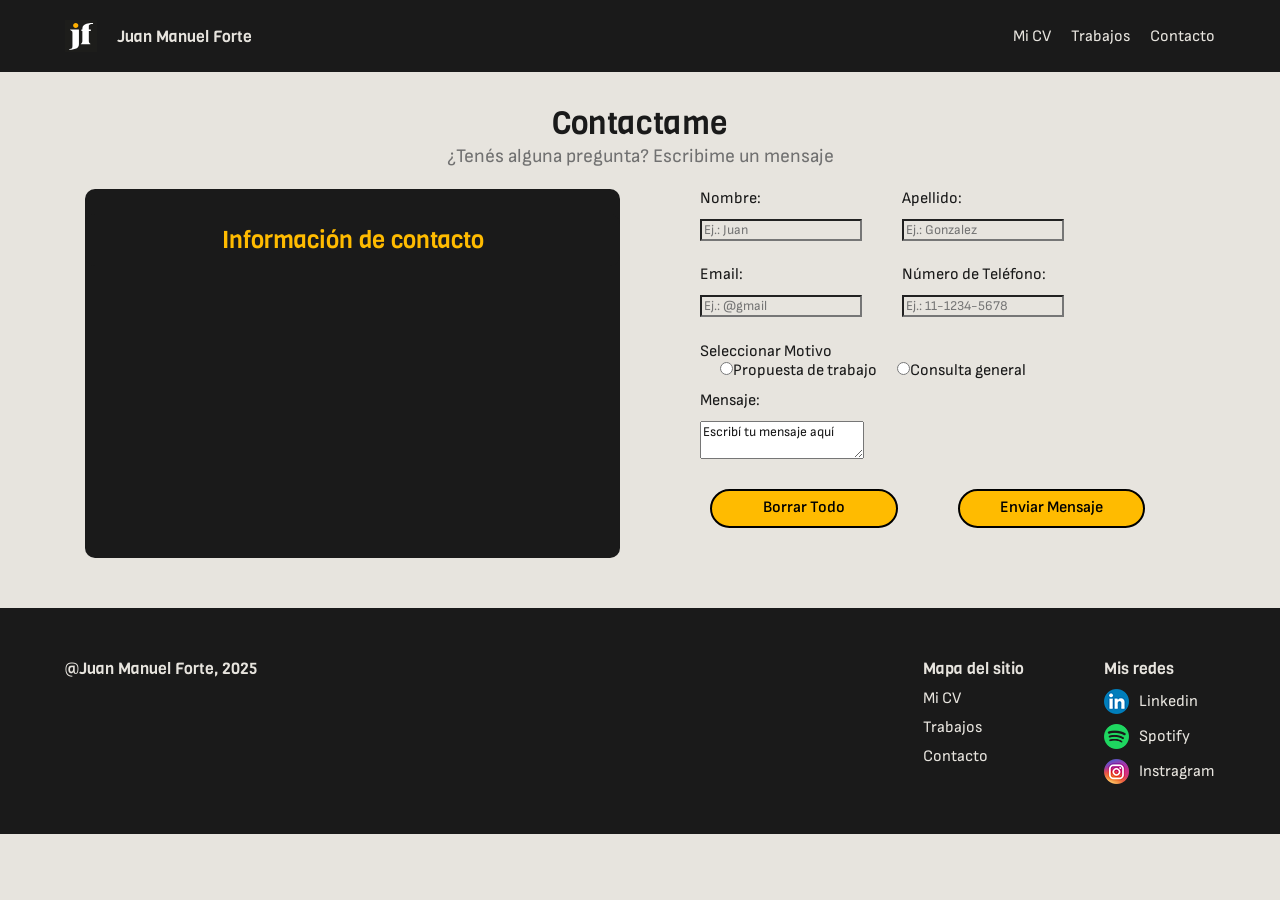
==== contacto.html @ 74eea78c "galeriav1" ====
<!DOCTYPE html>
<html>

<head>
    <meta charset="UTF-8" />
    <title>Contacto</title>
    <link href="styles.css" rel="stylesheet" type="text/css">
    <link rel="icon" type="image/svg+xml" href="img/favicon.svg">
    <style>
        @import url('https://fonts.googleapis.com/css2?family=Sofia+Sans:ital,wght@0,1..1000;1,1..1000&family=Viga&display=swap');
    </style>
</head>

<body>
    <header>
        <div class="contenedor-header">
            <a href="index.html" class="logo-y-nombre">
                <img src="img/favicon.svg" width="32px" height="32px" alt="logo" />
                <h5>Juan Manuel Forte</h5>
            </a>
            <nav>
                <a href="mi-cv.html">Mi CV</a>
                <a href="trabajos.html">Trabajos</a>
                <a href="contacto.html">Contacto</a>
            </nav>
        </div>    
    </header>
    <main>
        <h1>Contactame</h1>
        <h3>¿Tenés alguna pregunta? Escribime un mensaje</h3>
        <section  class="grilla3060">
            <section class="contacto-izq">
                <h2>Información de contacto</h2>
            </section>
            <section class="contacto-der">
                <form method="post" action="mailto:juanma02forte@hotmail.com?subject=Email enviado desde el formulario"
                    target="_blank" enctype="text/plain">
                    <div>
                        <div class="campo">
                            <label for="Nombre">Nombre: </label>
                            <input type="text" name="Nombre" id="Nombre" maxlength="30" placeholder="Ej.: Juan"
                                required>
                        </div>
                        <div class="campo">
                            <label for="Apellido">Apellido: </label>
                            <input type="text" name="Appelido" id="Apellido" maxlength="30" placeholder="Ej.: Gonzalez">
                        </div>
                    </div>
                    <div>
                        <div class="campo">
                            <label for="Email">Email: </label>
                            <input type="email" name="Email" id="Email" maxlength="40" placeholder="Ej.: @gmail"
                                required>
                        </div>
                        <div class="campo">
                            <label for="Telefono">Número de Teléfono: </label>
                            <input type="tel" name="Telefono" id="Telefono" maxlength="30"
                                placeholder="Ej.: 11-1234-5678">
                        </div>
                    </div>
                    <div>
                        <div class="campo">
                            <p>Seleccionar Motivo</p>
                            <div class="radiobutton">
                                <label><input type="radio" name="motivo" value="trabajo" id="trabajo">Propuesta de trabajo</label>
                                <label><input type="radio" name="motivo" value="consulta" id="consulta">Consulta general</label>
                            </div>
                        </div>
                    </div>
                    <div>
                        <div class="campo">
                            <label for="mensaje">Mensaje: </label>
                            <textarea name="mensaje" id="mensaje">Escribí tu mensaje aquí</textarea>
                        </div>
                    </div>
                    <div>
                        <input class="boton" type="reset" value="Borrar Todo">
                        <input class="boton" type="submit" value="Enviar Mensaje">
                    </div>
                </form>
            </section>
        </section>
    </main>
    <footer>
        <div class="contenedor-footer">
            <h5>@Juan Manuel Forte, 2025</h5>
            <section class="links-footer">
                <ul>
                    <li>
                        <h5>Mapa del sitio</h5>
                    </li>
                    <li>
                        <a href="mi-cv.html">Mi CV</a>
                    </li>
                    <li>
                        <a href="trabajos.html">Trabajos</a>
                    </li>
                    <li>
                        <a href="contacto.html">Contacto</a>
                    </li>
                </ul>
                <ul>
                    <li>
                        <h5>Mis redes</h5>
                    </li>
                    <li>
                        <img src="img/linkedin_logo.png" width="25px" heigh="25px" alt="Logo linkedin" />
                        <a href="https://www.linkedin.com/in/juanmanuelforte/">Linkedin</a>
                    </li>
                    <li>
                        <img src="img/spotify_logo.png" width="25px" heigh="25px" alt="Logo Spotify" />
                        <a
                            href="https://open.spotify.com/intl-es/album/5ESB9k8uZIxvv5B5M7W0Kl?si=IFUT2nIWQieeMrjZMBl7iA">Spotify</a>
                    </li>
                    <li>
                        <img src="img/instagram_logo.png" width="25px" heigh="25px" alt="Logo Instagram" />
                        <a href="https://www.instagram.com/juanma02forte">Instragram</a>
                    </li>
                </ul>
            </section>
        </div>
    </footer>
</body>

</html>
---- styles.css ----
@charset "utf-8";

:root{
  --boton-fondo: #FFBB00; 
  --boton-texto: #000000;  
  --boton-radio: 9999px; 
  --boton-borde: 2px;   
  --boton-padding: 0.6rem 1.2rem;
  --boton-font: 16px/1 "Sofia Sans", Roboto, sans-serif;
  --negro1: #1a1a1a;
  --amarillo1: #FFBB00; 
  --blanco1: rgb(231, 228, 222);
}

* {
  font-family: "Sofia Sans", sans-serif;
  font-weight: 400;
  color: var(--negro1);
  font-style: normal;
  box-sizing: border-box;
  margin: 0;
}

body {
    background-color: var(--blanco1);
    color: var(--negro1);
    font-size: 1rem;
    display: flex;
    flex-direction: column;
    align-items: center;
}

header {
    background-color: var(--negro1);
    font-family: "Viga", sans-serif;
    font-weight: 400;
    font-style: normal;
    width: 100%;
    display: flex;
    justify-content: center;
}

footer {
    display: flex;
    padding-top: 15px;
    padding-bottom: 15px;
    flex-wrap: wrap;
    justify-content: center;
    gap: 50px;
    width: 100%;
    align-items: flex-start;
    padding: 50px 0;
    background-color: var(--negro1);
}

.contenedor-header {
    display: flex;
    max-width: 1150px;
    width: 100%;
    flex-direction: row;
    align-items: center;
    justify-content: space-between;
}

.contenedor-footer {
    display: flex;
    max-width: 1150px;
    width: 100%;
    flex-direction: row;
    justify-content: space-between;
    align-items: flex-start;
}

.links-footer {
    display: flex;
    gap: 80px;
}

footer ul {
    font-family: "Sofia Sans", sans-serif;
    font-optical-sizing: auto;
    font-weight: 400;
    font-style: normal;
    display: flex;
    flex-direction: column;
    gap: 10px;
}

footer li {
    display: flex;
    align-items: center;
    gap: 10px;
}

footer a {
    color: var(--blanco1);
    text-decoration: none;
}

.logo-y-nombre {
    display: flex;
    flex-direction: row;
    justify-content: center;
    align-content: space-around;
    align-items: center;
    gap: 20px;
    margin-bottom: 20px;
    margin-top: 20px;
    white-space: nowrap;
}

.encabezado {
    display: flex;
    flex-direction: row-reverse;
    justify-content: center;
    align-content: space-around;
    align-items: center;
    gap: 20px;
    margin-bottom: 20px;
    margin-top: 20px;
}

.contenedorNombre {
    display: flex;
    justify-content: flex-end;
    flex-direction: column;
    align-content: space-between;
    align-items: flex-end;
}

.bajada {
    display: flex;
    flex-direction: row;
    gap: 20px;
    height: 17px;
}

.licentral {
    border-left: 2px solid var(--blanco1);
    border-right: 2px solid var(--blanco1);
    padding-left: 20px;
    padding-right: 20px;
}

.mifoto {
    width: 200px;
    height: 200px;
    border-radius: 50%;
    border: 5px solid var(--amarillo1);
    object-fit: cover;
}

nav {
    display: flex;
    justify-content: space-around;
    gap: 20px;
    max-width: 500px;
}

header a {
    color:var(--blanco1);
    text-decoration: none;
}

.h1-home {
    font-size: 3.5rem;
    color: var(--blanco1);
}

h1 {
    font-size: 2rem;
    color:var(--negro1);
    font-family: "Viga", sans-serif;
    font-style: normal;
    font-weight: 400;
    line-height: normal;
    letter-spacing: 0.4px;
    padding-top: 30px;
}

h2 {
    font-family: "Viga", sans-serif;
    font-weight: 400;
    font-style: normal;
    display: flex;
    background-color: var(--negro1);
    color: var(--amarillo1);
    padding: 10px;
    margin-top: 25px;
    justify-content: center;
    border-radius: 10px;
}

.h2-home {
    font-family: "Viga", sans-serif;
    color: var(--negro1);
    background-color: initial;
    font-size: 1.5rem;
    font-weight: 400;
    font-style: normal;
    display: flex;
    padding: 5px;
    margin-top: 25px;
    justify-content: center;
}

h3 {
    font-family: "Sofia Sans", sans-serif;
color: #717171;
/* Texto */
font-size: 1.2rem;
font-style: normal;
font-weight: 400;
line-height: 24px; /* 133.333% */
}

h4 {
    margin-top: 15px;
}

h5 {
    font-family: "Viga", sans-serif;
    font-weight: 400;
    font-style: normal;
    font-size: 1rem;
    color: var(--blanco1);
}

main {
    display: flex;
    padding-bottom: 30px;
    justify-content: center;
    flex-direction: column;
    width: 100%;
    align-items: center;
    max-width: 1150px;
    /* background-color: var(--blanco1); */
}

#body-negro {
    background-color: var(--negro1);
}

.hero {
    display: flex;
    height: 333px;
    align-items: center;
}

.tarjetas {
    display: flex;
    justify-content: space-around;
    width: 100%;
    align-items: center;
    gap: 40px;
}

.tarjeta {
    display: flex;
    background-color: var(--blanco1);
    width: 100%;
    align-items: center;
    flex-direction: column;
    border-radius: 10px;
}

.tarjetas-trabajos {
    display: flex;
    justify-content: space-around;
    width: 100%;
    align-items: center;
    gap: 40px;
}

.trabajo {
    display: flex;
    background-color: var(--blanco1);
    width: 100%;
    align-items: center;
    flex-direction: column;
    border-radius: 10px;
}

.boton {
  display: inline-block;
  background: var(--boton-fondo);
  color: var(--boton-texto);
  font: var(--boton-font);
  font-weight: 600;
  padding: var(--boton-padding);
  border-radius: var(--boton-radio);
  border: var(--boton-borde) solid var(--boton-texto);
  text-decoration: none;
  text-align: center;
  cursor: pointer;
  margin: 30px;
  transition: transform 120ms ease, box-shadow 120ms ease, filter 120ms ease;
}

.boton:hover{
  transform: translateY(-2px);
  box-shadow: 0 6px 18px var(--negro1);
}

.boton:active{
  transform: translateY(0);
  box-shadow: 0 3px 8px var(--negro1);
}

.fechas {
    font-style: italic;
    font-size: 0.9rem;
}

ul {
    list-style-type: none;
    padding-left: 0;
}

.grilla3060 {
    display:flex;
    justify-content: center;
    width: 100%;
    gap: 40px;
    padding: 20px;
    background-color: var(--blanco1);
}

.izquierda {
    flex: 1;
    min-width: 320px;
    max-width: 385px;
    
    text-wrap: balance;
}

.derecha {
    flex: 2;
    min-width: 600px;
    max-width: 775px;
    
    text-wrap: balance;
}

.contacto-izq {
    flex: 1;
    background-color: var(--negro1);
    border-radius: 10px;
}

.contacto-der {
    flex: 1;
    text-wrap: balance;
}

.art-derecha {
    display: flex;
    flex-direction: column;
    max-width: 800px;
    padding-left: 30px;
    line-height: 1.3rem;
}

.ul-interes {
    display: flex;
    width: 240px;
    padding-top: 12px;
    flex-direction: column;
}

.art-datos {
    display: flex;
    justify-content: center;
}

.art-interes {
    display: flex;
    justify-content: center;
}

.ul-datos {
    display: flex;
    padding-top: 12px;
    padding-bottom: 3px;
    flex-direction: column;
    justify-content: center;
}

.li-datos {
    display: flex;
    margin-left: 20px;
    padding-top: 3px;
    padding-bottom: 3px;
    align-items: center;
    gap: 5px;
}

.li-interes {

    list-style-type: square;
    margin-left: 20px;
    padding-top: 3px;
    padding-bottom: 3px;
    gap: 15px;
}

.gobilink {
    color: var(--negro1);
    font-weight: 400;
    font-style: italic;
    text-decoration: none;
}


form {
    width: 100%;
    height: auto;
    display: flex;
    flex-direction: column;
}

form div {
    height: auto;
    padding-right: 20px;
    padding-left: 20px;
    display: flex;
}

label {
    display: block;
    height: 30px;
}

input {
    background-color: var(--blanco1);
    width: 100%;
    margin-bottom: 15%;
}

.campo {
    display: flex;
    flex-direction: column;
}

.radiobutton {
    display: flex;
    width: 100%;
    justify-content: space-between;
    gap: 20px;
}

input[type=radio] {
    width: auto;
}

.container {
  top: 50%;
  left: 50%;
  transform: translate(-50%, -50%);
  width: 80em;
  height: 80em;
}
.container [class*=item] {
  width: 33%;
  height: 33%;
  border: 1px solid transparent;
  background: url() center center/cover no-repeat;
  transition: all 0.5s ease-in-out;
  z-index: 0;
}
.container [class*=item]:hover {
  border: 1px solid white;
  z-index: 1;
}
.container [class*=item]:nth-of-type(1) {
  top: 0;
  left: 0;
}
.container [class*=item]:nth-of-type(2) {
  top: 0;
  left: 33%;
}
.container [class*=item]:nth-of-type(3) {
  top: 0;
  left: 66%;
}
.container [class*=item]:nth-of-type(4) {
  top: 33%;
  left: 0;
}
.container [class*=item]:nth-of-type(5) {
  top: 33%;
  left: 33%;
}
.container [class*=item]:nth-of-type(6) {
  top: 33%;
  left: 66%;
}
.container [class*=item]:nth-of-type(7) {
  top: 66%;
  left: 0;
}
.container [class*=item]:nth-of-type(8) {
  top: 66%;
  left: 33%;
}
.container [class*=item]:nth-of-type(9) {
  top: 66%;
  left: 66%;
}
.container input {
  display: none;
}
.container input:checked + [class*=item] {
  top: 0;
  left: 0;
  width: 100%;
  height: 100%;
  z-index: 2;
}

.contenedor-galeria {
  top: 0;
  left: 0;
  width: 100%;
  height: 100%;
  margin: 0;
  padding: 0;
  font-size: 1vmin;
}

.contenedor-galeria label, .contenedor-galeria div {
  position: absolute;
  box-sizing: border-box;
  margin: 0;
  padding: 0;
  overflow: hidden;
}
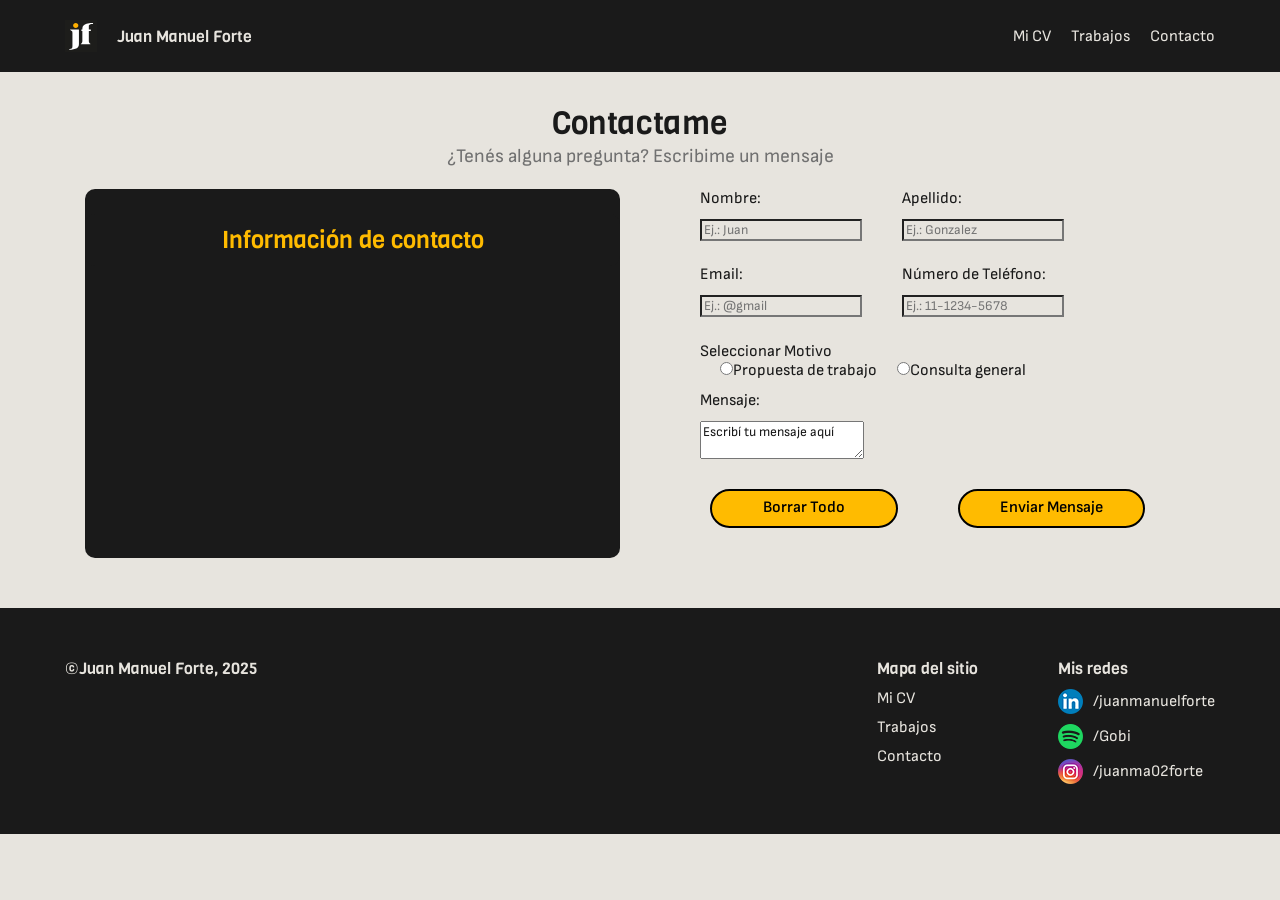
==== commit c96de203: "animacionV1" ====
--- a/contacto.html
+++ b/contacto.html
@@ -83,8 +83,8 @@
     </main>
     <footer>
         <div class="contenedor-footer">
-            <h5>@Juan Manuel Forte, 2025</h5>
-            <section class="links-footer">
+            <h5>©Juan Manuel Forte, 2025</h5>
+            <div class="links-footer">
                 <ul>
                     <li>
                         <h5>Mapa del sitio</h5>
@@ -105,19 +105,19 @@
                     </li>
                     <li>
                         <img src="img/linkedin_logo.png" width="25px" heigh="25px" alt="Logo linkedin" />
-                        <a href="https://www.linkedin.com/in/juanmanuelforte/">Linkedin</a>
+                        <a href="https://www.linkedin.com/in/juanmanuelforte/">/juanmanuelforte</a>
                     </li>
                     <li>
                         <img src="img/spotify_logo.png" width="25px" heigh="25px" alt="Logo Spotify" />
                         <a
-                            href="https://open.spotify.com/intl-es/album/5ESB9k8uZIxvv5B5M7W0Kl?si=IFUT2nIWQieeMrjZMBl7iA">Spotify</a>
+                            href="https://open.spotify.com/intl-es/album/5ESB9k8uZIxvv5B5M7W0Kl?si=IFUT2nIWQieeMrjZMBl7iA">/Gobi</a>
                     </li>
                     <li>
                         <img src="img/instagram_logo.png" width="25px" heigh="25px" alt="Logo Instagram" />
-                        <a href="https://www.instagram.com/juanma02forte">Instragram</a>
+                        <a href="https://www.instagram.com/juanma02forte">/juanma02forte</a>
                     </li>
                 </ul>
-            </section>
+            </div>
         </div>
     </footer>
 </body>
--- a/styles.css
+++ b/styles.css
@@ -1,24 +1,24 @@
 @charset "utf-8";
 
-:root{
-  --boton-fondo: #FFBB00; 
-  --boton-texto: #000000;  
-  --boton-radio: 9999px; 
-  --boton-borde: 2px;   
-  --boton-padding: 0.6rem 1.2rem;
-  --boton-font: 16px/1 "Sofia Sans", Roboto, sans-serif;
-  --negro1: #1a1a1a;
-  --amarillo1: #FFBB00; 
-  --blanco1: rgb(231, 228, 222);
+:root {
+    --boton-fondo: #FFBB00;
+    --boton-texto: #000000;
+    --boton-radio: 9999px;
+    --boton-borde: 2px;
+    --boton-padding: 0.6rem 1.2rem;
+    --boton-font: 16px/1 "Sofia Sans", Roboto, sans-serif;
+    --negro1: #1a1a1a;
+    --amarillo1: #FFBB00;
+    --blanco1: rgb(231, 228, 222);
 }
 
 * {
-  font-family: "Sofia Sans", sans-serif;
-  font-weight: 400;
-  color: var(--negro1);
-  font-style: normal;
-  box-sizing: border-box;
-  margin: 0;
+    font-family: "Sofia Sans", sans-serif;
+    font-weight: 400;
+    color: var(--negro1);
+    font-style: normal;
+    box-sizing: border-box;
+    margin: 0;
 }
 
 body {
@@ -140,6 +140,568 @@
     border-right: 2px solid var(--blanco1);
     padding-left: 20px;
     padding-right: 20px;
+}
+
+nav {
+    display: flex;
+    justify-content: space-around;
+    gap: 20px;
+    max-width: 500px;
+}
+
+header a {
+    color: var(--blanco1);
+    text-decoration: none;
+}
+
+.h1-home {
+    font-size: 3.5rem;
+    color: var(--blanco1);
+}
+
+h1 {
+    font-size: 2rem;
+    color: var(--negro1);
+    font-family: "Viga", sans-serif;
+    font-style: normal;
+    font-weight: 400;
+    line-height: normal;
+    letter-spacing: 0.4px;
+    padding-top: 30px;
+}
+
+h2 {
+    font-family: "Viga", sans-serif;
+    font-weight: 400;
+    font-style: normal;
+    display: flex;
+    background-color: var(--negro1);
+    color: var(--amarillo1);
+    padding: 10px;
+    margin-top: 25px;
+    justify-content: center;
+    border-radius: 10px;
+}
+
+.h2-home {
+    font-family: "Viga", sans-serif;
+    color: var(--negro1);
+    background-color: initial;
+    font-size: 1.5rem;
+    font-weight: 400;
+    font-style: normal;
+    display: flex;
+    padding: 5px;
+    margin-top: 25px;
+    justify-content: center;
+}
+
+h3 {
+    font-family: "Sofia Sans", sans-serif;
+    color: #717171;
+    /* Texto */
+    font-size: 1.2rem;
+    font-style: normal;
+    font-weight: 400;
+    line-height: 24px;
+    /* 133.333% */
+}
+
+h4 {
+    margin-top: 15px;
+}
+
+h5 {
+    font-family: "Viga", sans-serif;
+    font-weight: 400;
+    font-style: normal;
+    font-size: 1rem;
+    color: var(--blanco1);
+}
+
+main {
+    display: flex;
+    padding-bottom: 30px;
+    justify-content: center;
+    flex-direction: column;
+    width: 100%;
+    align-items: center;
+    max-width: 1150px;
+    /* background-color: var(--blanco1); */
+}
+
+#body-negro {
+    background-color: var(--negro1);
+}
+
+.hero {
+    display: flex;
+    align-items: center;
+    margin-bottom: 80px;
+}
+
+.tarjetas {
+    display: flex;
+    justify-content: space-around;
+    width: 100%;
+    align-items: center;
+    gap: 40px;
+}
+
+.tarjeta {
+    display: flex;
+    background-color: var(--blanco1);
+    width: 100%;
+    align-items: center;
+    flex-direction: column;
+    border-radius: 10px;
+}
+
+.tarjetas-trabajos {
+    display: flex;
+    justify-content: space-around;
+    width: 100%;
+    align-items: center;
+    gap: 40px;
+    padding: 20px;
+}
+
+.tarjetas-vertical {
+    display: flex;
+    flex-direction: column;
+    width: 100%;
+}
+
+.trabajo {
+    display: flex;
+    background-color: var(--negro1);
+    width: 100%;
+    align-items: flex-start;
+    flex-direction: column;
+    border-radius: 10px;
+    padding-top: 28px;
+    padding-left: 34px;
+    padding-right: 34px;
+}
+
+.trabajo h2 {
+    padding: 0;
+    margin: 0;
+}
+
+.trabajo img { 
+    padding-top: 20px;
+}
+
+.trabajo h4 {
+    color:#717171;
+    padding: 0;
+    margin: 0;
+    text-transform: uppercase;
+    font-style: italic;
+}
+
+.trabajo div { 
+    width: 100%;
+    display: flex;
+    justify-content: flex-end;
+}
+
+.trabajo a { 
+    margin: 28px 0px;
+}
+
+.boton {
+    display: inline-block;
+    background: var(--boton-fondo);
+    color: var(--boton-texto);
+    font: var(--boton-font);
+    font-weight: 600;
+    padding: var(--boton-padding);
+    border-radius: var(--boton-radio);
+    border: var(--boton-borde) solid var(--boton-texto);
+    text-decoration: none;
+    text-align: center;
+    cursor: pointer;
+    margin: 30px;
+    transition: transform 120ms ease, box-shadow 120ms ease, filter 120ms ease;
+}
+
+.boton:hover {
+    transform: translateY(-2px);
+    box-shadow: 0 6px 18px var(--negro1);
+}
+
+.boton:active {
+    transform: translateY(0);
+    box-shadow: 0 3px 8px var(--negro1);
+}
+
+.fechas {
+    font-style: italic;
+    font-size: 0.9rem;
+}
+
+ul {
+    list-style-type: none;
+    padding-left: 0;
+}
+
+.grilla3060 {
+    display: flex;
+    justify-content: center;
+    width: 100%;
+    gap: 40px;
+    padding: 20px;
+    background-color: var(--blanco1);
+}
+
+.izquierda {
+    flex: 1;
+    min-width: 320px;
+    max-width: 385px;
+
+    text-wrap: balance;
+}
+
+.derecha {
+    flex: 2;
+    min-width: 600px;
+    max-width: 775px;
+
+    text-wrap: balance;
+}
+
+.contacto-izq {
+    flex: 1;
+    background-color: var(--negro1);
+    border-radius: 10px;
+}
+
+.contacto-der {
+    flex: 1;
+    text-wrap: balance;
+}
+
+.art-derecha {
+    display: flex;
+    flex-direction: column;
+    max-width: 800px;
+    padding-left: 30px;
+    line-height: 1.3rem;
+}
+
+.art-derecha h3{
+    padding-top: 12px;
+}
+
+.trabajos-detalle-der {
+    display: flex;
+    width: 100%;
+    gap: 40px;
+    padding: 20px;
+    background-color: var(--negro1);
+    border-radius: 10px;
+}
+
+.ul-interes {
+    display: flex;
+    width: 240px;
+    padding-top: 12px;
+    flex-direction: column;
+}
+
+.art-datos {
+    display: flex;
+    justify-content: center;
+}
+
+.art-interes {
+    display: flex;
+    justify-content: center;
+}
+
+.ul-datos {
+    display: flex;
+    padding-top: 12px;
+    padding-bottom: 3px;
+    flex-direction: column;
+    justify-content: center;
+}
+
+.li-datos {
+    display: flex;
+    margin-left: 20px;
+    padding-top: 3px;
+    padding-bottom: 3px;
+    align-items: center;
+    gap: 5px;
+}
+
+.li-interes {
+
+    list-style-type: square;
+    margin-left: 20px;
+    padding-top: 3px;
+    padding-bottom: 3px;
+    gap: 15px;
+}
+
+.gobilink {
+    color: var(--negro1);
+    font-weight: 400;
+    font-style: italic;
+    text-decoration: none;
+}
+
+
+form {
+    width: 100%;
+    height: auto;
+    display: flex;
+    flex-direction: column;
+}
+
+form div {
+    height: auto;
+    padding-right: 20px;
+    padding-left: 20px;
+    display: flex;
+}
+
+label {
+    display: block;
+    height: 30px;
+}
+
+input {
+    background-color: var(--blanco1);
+    width: 100%;
+    margin-bottom: 15%;
+}
+
+.campo {
+    display: flex;
+    flex-direction: column;
+}
+
+.radiobutton {
+    display: flex;
+    width: 100%;
+    justify-content: space-between;
+    gap: 20px;
+}
+
+input[type=radio] {
+    width: auto;
+}
+
+.container {
+    width: 100%;
+    aspect-ratio: 1 / 1;
+    position: relative;
+}
+
+.container [class*=item] {
+    width: 33%;
+    height: 33%;
+    border: 1px solid transparent;
+    background: url() center center/cover no-repeat;
+    transition: all 0.5s ease-in-out;
+    z-index: 0;
+}
+
+.container [class*=item]:hover {
+    border: 1px solid white;
+    z-index: 1;
+}
+
+.container [class*=item]:nth-of-type(1) {
+    top: 0;
+    left: 0;
+}
+
+.container [class*=item]:nth-of-type(2) {
+    top: 0;
+    left: 33%;
+}
+
+.container [class*=item]:nth-of-type(3) {
+    top: 0;
+    left: 66%;
+}
+
+.container [class*=item]:nth-of-type(4) {
+    top: 33%;
+    left: 0;
+}
+
+.container [class*=item]:nth-of-type(5) {
+    top: 33%;
+    left: 33%;
+}
+
+.container [class*=item]:nth-of-type(6) {
+    top: 33%;
+    left: 66%;
+}
+
+.container [class*=item]:nth-of-type(7) {
+    top: 66%;
+    left: 0;
+}
+
+.container [class*=item]:nth-of-type(8) {
+    top: 66%;
+    left: 33%;
+}
+
+.container [class*=item]:nth-of-type(9) {
+    top: 66%;
+    left: 66%;
+}
+
+.container input {
+    display: none;
+}
+
+.container input:checked+[class*=item] {
+    top: 0;
+    left: 0;
+    width: 100%;
+    height: 100%;
+    z-index: 2;
+}
+
+.h1-trabajo {
+    padding: 30px;
+}
+
+.contenedor-galeria {
+    flex: 1;
+    top: 0;
+    left: 0;
+    width: 100%;
+    height: 100%;
+    margin: 0;
+    padding: 0;
+    font-size: 1vmin;
+}
+
+.contenedor-texto {
+    flex: 1;
+    width: 100%;
+    height: 100%;
+    margin: 0;
+    padding: 0;
+    display: flex;
+    flex-direction: column;
+    align-content: flex-start;
+    flex-wrap: wrap;
+    align-items: flex-start;
+}
+
+.contenedor-texto h2 {
+    padding: 0;
+    margin: 0;
+}
+
+.contenedor-texto h4 {
+    color:#717171;
+    padding: 0;
+    margin: 0;
+    text-transform: uppercase;
+    font-style: italic;
+}
+
+.contenedor-texto p {
+    color: var(--blanco1);
+    padding: 0;
+    font-family: "Sofia Sans";
+    font-size: 1rem;
+    font-style: normal;
+    font-weight: 350;
+    padding-top: 15px;
+}
+
+.contenedor-galeria label {
+    position: absolute;
+    box-sizing: border-box;
+    margin: 0;
+    padding: 0;
+    overflow: hidden;
+}
+
+
+/* animación splash */
+
+.jm-animacion{
+    display: flex;
+    flex-direction: column;
+    align-items: center;
+    justify-content: flex-start;
+ }
+
+  .logo-animado {
+  animation-name: jmfadeInUp;
+  animation-duration: 3500ms;
+  animation-fill-mode: forwards;
+  position: relative;
+  }
+
+  @keyframes jmfadeInUp {
+  0% {
+  opacity: 0;
+  transform: translate3d(0, 100%, 0);
+  }
+  25% {
+  opacity: 1;
+  transform: none;
+  }
+  75% {
+  opacity: 1;
+  transform: none;
+  }
+  100% {
+  opacity: 0;
+  transform: none;
+  }
+  } 
+
+.h1-animacion, .h2-animacion, .mifoto {
+  opacity: 0;
+  animation: fotofadein 4s forwards;
+  animation-delay: 3500ms; /* empiezan cuando la otra se oculta */
+}
+
+@keyframes fotofadein {
+  0%, 10% { opacity: 0; }
+  20%, 100% { opacity: 1; }
+}
+
+.h1-animacion {
+color: var(--amarillo1);
+text-align: center;
+font-family: Viga;
+font-size: 2.5rem;
+font-style: normal;
+font-weight: 400;
+line-height: 2.6rem;
+letter-spacing: 0.4px;
+padding: 0;
+margin: 0;
+}
+
+.h2-animacion {
+color: var(--blanco1);
+text-align: center;
+font-family: Viga;
+font-size: 1.3rem;
+font-style: normal;
+font-weight: 400;
+line-height: 2,08rem; /* 159.091% */
+letter-spacing: 0.2px;
+max-width: 722px;
 }
 
 .mifoto {
@@ -148,391 +710,5 @@
     border-radius: 50%;
     border: 5px solid var(--amarillo1);
     object-fit: cover;
-}
-
-nav {
-    display: flex;
-    justify-content: space-around;
-    gap: 20px;
-    max-width: 500px;
-}
-
-header a {
-    color:var(--blanco1);
-    text-decoration: none;
-}
-
-.h1-home {
-    font-size: 3.5rem;
-    color: var(--blanco1);
-}
-
-h1 {
-    font-size: 2rem;
-    color:var(--negro1);
-    font-family: "Viga", sans-serif;
-    font-style: normal;
-    font-weight: 400;
-    line-height: normal;
-    letter-spacing: 0.4px;
-    padding-top: 30px;
-}
-
-h2 {
-    font-family: "Viga", sans-serif;
-    font-weight: 400;
-    font-style: normal;
-    display: flex;
-    background-color: var(--negro1);
-    color: var(--amarillo1);
-    padding: 10px;
-    margin-top: 25px;
-    justify-content: center;
-    border-radius: 10px;
-}
-
-.h2-home {
-    font-family: "Viga", sans-serif;
-    color: var(--negro1);
-    background-color: initial;
-    font-size: 1.5rem;
-    font-weight: 400;
-    font-style: normal;
-    display: flex;
-    padding: 5px;
-    margin-top: 25px;
-    justify-content: center;
-}
-
-h3 {
-    font-family: "Sofia Sans", sans-serif;
-color: #717171;
-/* Texto */
-font-size: 1.2rem;
-font-style: normal;
-font-weight: 400;
-line-height: 24px; /* 133.333% */
-}
-
-h4 {
-    margin-top: 15px;
-}
-
-h5 {
-    font-family: "Viga", sans-serif;
-    font-weight: 400;
-    font-style: normal;
-    font-size: 1rem;
-    color: var(--blanco1);
-}
-
-main {
-    display: flex;
-    padding-bottom: 30px;
-    justify-content: center;
-    flex-direction: column;
-    width: 100%;
-    align-items: center;
-    max-width: 1150px;
-    /* background-color: var(--blanco1); */
-}
-
-#body-negro {
-    background-color: var(--negro1);
-}
-
-.hero {
-    display: flex;
-    height: 333px;
-    align-items: center;
-}
-
-.tarjetas {
-    display: flex;
-    justify-content: space-around;
-    width: 100%;
-    align-items: center;
-    gap: 40px;
-}
-
-.tarjeta {
-    display: flex;
-    background-color: var(--blanco1);
-    width: 100%;
-    align-items: center;
-    flex-direction: column;
-    border-radius: 10px;
-}
-
-.tarjetas-trabajos {
-    display: flex;
-    justify-content: space-around;
-    width: 100%;
-    align-items: center;
-    gap: 40px;
-}
-
-.trabajo {
-    display: flex;
-    background-color: var(--blanco1);
-    width: 100%;
-    align-items: center;
-    flex-direction: column;
-    border-radius: 10px;
-}
-
-.boton {
-  display: inline-block;
-  background: var(--boton-fondo);
-  color: var(--boton-texto);
-  font: var(--boton-font);
-  font-weight: 600;
-  padding: var(--boton-padding);
-  border-radius: var(--boton-radio);
-  border: var(--boton-borde) solid var(--boton-texto);
-  text-decoration: none;
-  text-align: center;
-  cursor: pointer;
-  margin: 30px;
-  transition: transform 120ms ease, box-shadow 120ms ease, filter 120ms ease;
-}
-
-.boton:hover{
-  transform: translateY(-2px);
-  box-shadow: 0 6px 18px var(--negro1);
-}
-
-.boton:active{
-  transform: translateY(0);
-  box-shadow: 0 3px 8px var(--negro1);
-}
-
-.fechas {
-    font-style: italic;
-    font-size: 0.9rem;
-}
-
-ul {
-    list-style-type: none;
-    padding-left: 0;
-}
-
-.grilla3060 {
-    display:flex;
-    justify-content: center;
-    width: 100%;
-    gap: 40px;
-    padding: 20px;
-    background-color: var(--blanco1);
-}
-
-.izquierda {
-    flex: 1;
-    min-width: 320px;
-    max-width: 385px;
-    
-    text-wrap: balance;
-}
-
-.derecha {
-    flex: 2;
-    min-width: 600px;
-    max-width: 775px;
-    
-    text-wrap: balance;
-}
-
-.contacto-izq {
-    flex: 1;
-    background-color: var(--negro1);
-    border-radius: 10px;
-}
-
-.contacto-der {
-    flex: 1;
-    text-wrap: balance;
-}
-
-.art-derecha {
-    display: flex;
-    flex-direction: column;
-    max-width: 800px;
-    padding-left: 30px;
-    line-height: 1.3rem;
-}
-
-.ul-interes {
-    display: flex;
-    width: 240px;
-    padding-top: 12px;
-    flex-direction: column;
-}
-
-.art-datos {
-    display: flex;
-    justify-content: center;
-}
-
-.art-interes {
-    display: flex;
-    justify-content: center;
-}
-
-.ul-datos {
-    display: flex;
-    padding-top: 12px;
-    padding-bottom: 3px;
-    flex-direction: column;
-    justify-content: center;
-}
-
-.li-datos {
-    display: flex;
-    margin-left: 20px;
-    padding-top: 3px;
-    padding-bottom: 3px;
-    align-items: center;
-    gap: 5px;
-}
-
-.li-interes {
-
-    list-style-type: square;
-    margin-left: 20px;
-    padding-top: 3px;
-    padding-bottom: 3px;
-    gap: 15px;
-}
-
-.gobilink {
-    color: var(--negro1);
-    font-weight: 400;
-    font-style: italic;
-    text-decoration: none;
-}
-
-
-form {
-    width: 100%;
-    height: auto;
-    display: flex;
-    flex-direction: column;
-}
-
-form div {
-    height: auto;
-    padding-right: 20px;
-    padding-left: 20px;
-    display: flex;
-}
-
-label {
-    display: block;
-    height: 30px;
-}
-
-input {
-    background-color: var(--blanco1);
-    width: 100%;
-    margin-bottom: 15%;
-}
-
-.campo {
-    display: flex;
-    flex-direction: column;
-}
-
-.radiobutton {
-    display: flex;
-    width: 100%;
-    justify-content: space-between;
-    gap: 20px;
-}
-
-input[type=radio] {
-    width: auto;
-}
-
-.container {
-  top: 50%;
-  left: 50%;
-  transform: translate(-50%, -50%);
-  width: 80em;
-  height: 80em;
-}
-.container [class*=item] {
-  width: 33%;
-  height: 33%;
-  border: 1px solid transparent;
-  background: url() center center/cover no-repeat;
-  transition: all 0.5s ease-in-out;
-  z-index: 0;
-}
-.container [class*=item]:hover {
-  border: 1px solid white;
-  z-index: 1;
-}
-.container [class*=item]:nth-of-type(1) {
-  top: 0;
-  left: 0;
-}
-.container [class*=item]:nth-of-type(2) {
-  top: 0;
-  left: 33%;
-}
-.container [class*=item]:nth-of-type(3) {
-  top: 0;
-  left: 66%;
-}
-.container [class*=item]:nth-of-type(4) {
-  top: 33%;
-  left: 0;
-}
-.container [class*=item]:nth-of-type(5) {
-  top: 33%;
-  left: 33%;
-}
-.container [class*=item]:nth-of-type(6) {
-  top: 33%;
-  left: 66%;
-}
-.container [class*=item]:nth-of-type(7) {
-  top: 66%;
-  left: 0;
-}
-.container [class*=item]:nth-of-type(8) {
-  top: 66%;
-  left: 33%;
-}
-.container [class*=item]:nth-of-type(9) {
-  top: 66%;
-  left: 66%;
-}
-.container input {
-  display: none;
-}
-.container input:checked + [class*=item] {
-  top: 0;
-  left: 0;
-  width: 100%;
-  height: 100%;
-  z-index: 2;
-}
-
-.contenedor-galeria {
-  top: 0;
-  left: 0;
-  width: 100%;
-  height: 100%;
-  margin: 0;
-  padding: 0;
-  font-size: 1vmin;
-}
-
-.contenedor-galeria label, .contenedor-galeria div {
-  position: absolute;
-  box-sizing: border-box;
-  margin: 0;
-  padding: 0;
-  overflow: hidden;
+    margin-bottom: 30px;
 }
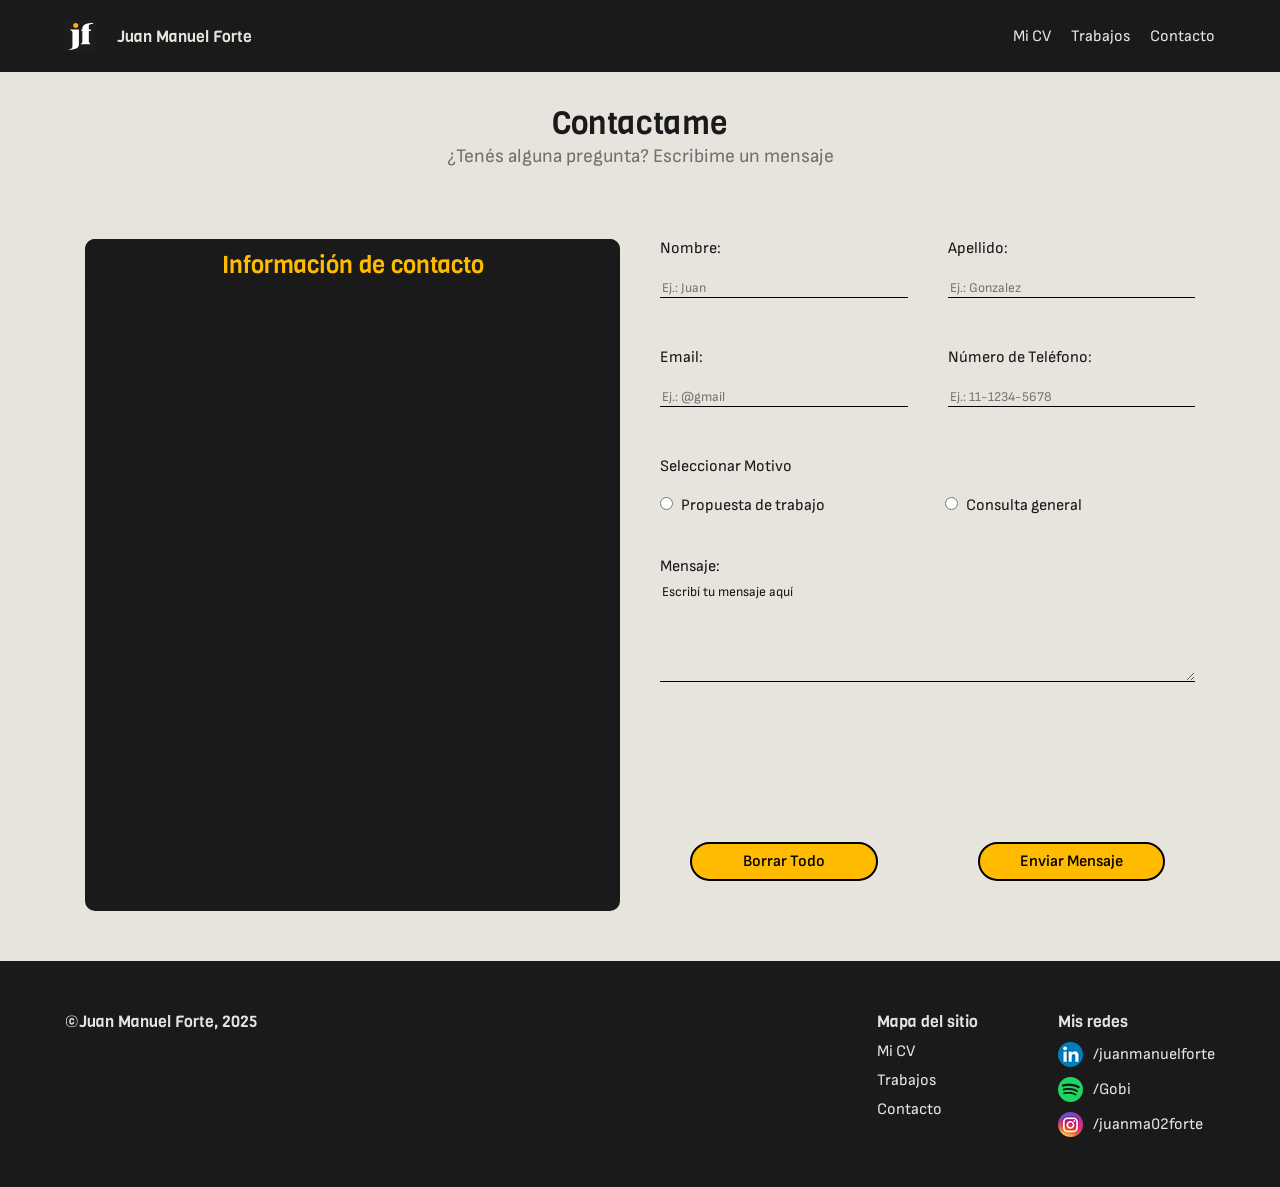
==== commit 7e36a75c: "formularioV2" ====
--- a/contacto.html
+++ b/contacto.html
@@ -43,7 +43,7 @@
                         </div>
                         <div class="campo">
                             <label for="Apellido">Apellido: </label>
-                            <input type="text" name="Appelido" id="Apellido" maxlength="30" placeholder="Ej.: Gonzalez">
+                            <input type="text" name="Apellido" id="Apellido" maxlength="30" placeholder="Ej.: Gonzalez">
                         </div>
                     </div>
                     <div>
--- a/styles.css
+++ b/styles.css
@@ -178,7 +178,7 @@
     background-color: var(--negro1);
     color: var(--amarillo1);
     padding: 10px;
-    margin-top: 25px;
+    /* margin-top: 25px; */
     justify-content: center;
     border-radius: 10px;
 }
@@ -264,6 +264,7 @@
     align-items: center;
     gap: 40px;
     padding: 20px;
+    margin-top: 50px;
 }
 
 .tarjetas-vertical {
@@ -354,6 +355,11 @@
     gap: 40px;
     padding: 20px;
     background-color: var(--blanco1);
+    margin-top: 50px;
+}
+
+.grilla3060 article {
+    margin-bottom: 30px;
 }
 
 .izquierda {
@@ -369,17 +375,6 @@
     min-width: 600px;
     max-width: 775px;
 
-    text-wrap: balance;
-}
-
-.contacto-izq {
-    flex: 1;
-    background-color: var(--negro1);
-    border-radius: 10px;
-}
-
-.contacto-der {
-    flex: 1;
     text-wrap: balance;
 }
 
@@ -452,48 +447,6 @@
     font-weight: 400;
     font-style: italic;
     text-decoration: none;
-}
-
-
-form {
-    width: 100%;
-    height: auto;
-    display: flex;
-    flex-direction: column;
-}
-
-form div {
-    height: auto;
-    padding-right: 20px;
-    padding-left: 20px;
-    display: flex;
-}
-
-label {
-    display: block;
-    height: 30px;
-}
-
-input {
-    background-color: var(--blanco1);
-    width: 100%;
-    margin-bottom: 15%;
-}
-
-.campo {
-    display: flex;
-    flex-direction: column;
-}
-
-.radiobutton {
-    display: flex;
-    width: 100%;
-    justify-content: space-between;
-    gap: 20px;
-}
-
-input[type=radio] {
-    width: auto;
 }
 
 .container {
@@ -646,13 +599,14 @@
   animation-name: jmfadeInUp;
   animation-duration: 3500ms;
   animation-fill-mode: forwards;
-  position: relative;
+  position: absolute;
+  margin-top: 40px;
   }
 
   @keyframes jmfadeInUp {
   0% {
   opacity: 0;
-  transform: translate3d(0, 100%, 0);
+  transform: translate3d(0, 300%, 0);
   }
   25% {
   opacity: 1;
@@ -686,7 +640,7 @@
 font-size: 2.5rem;
 font-style: normal;
 font-weight: 400;
-line-height: 2.6rem;
+line-height: 2.8rem;
 letter-spacing: 0.4px;
 padding: 0;
 margin: 0;
@@ -711,4 +665,78 @@
     border: 5px solid var(--amarillo1);
     object-fit: cover;
     margin-bottom: 30px;
+}
+
+.contacto-izq {
+    flex: 1;
+    background-color: var(--negro1);
+    border-radius: 10px;
+}
+
+.contacto-der {
+    flex: 1;
+    /* text-wrap: balance; */
+}
+
+
+/* css del formulario */
+
+form {
+    width: 100%;
+    height: auto;
+    display: flex;
+    flex-direction: column;
+}
+
+form div {
+    display: flex;
+    gap: 40px;
+    width: 100%;
+}
+
+.campo p, label {
+    display: block;
+    height: 25px;
+}
+
+input {
+    background-color: var(--blanco1);
+    width: 100%;
+    margin-top: 15px;
+    border-bottom: 1px solid #000;
+    border-top: 0px;
+    border-left: 0px;
+    border-right: 0px;
+}
+
+.campo {
+    display: flex;
+    flex: 1;
+    flex-direction: column;
+    margin-bottom: 50px;
+    gap:unset;
+}
+
+.contacto-der textarea {
+    background-color: var(--blanco1);
+    width: 100%;
+    margin-bottom: 15%;
+    border-bottom: 1px solid #000;
+    border-top: 0px;
+    border-left: 0px;
+    border-right: 0px;
+    min-height: 100px;
+    resize: vertical;
+}
+
+.radiobutton {
+    display: flex;
+    width: 100%;
+    justify-content: flex-start;
+    gap: 120px;
+}
+
+input[type=radio] {
+    width: auto;
+    margin-right: 8px;
 }
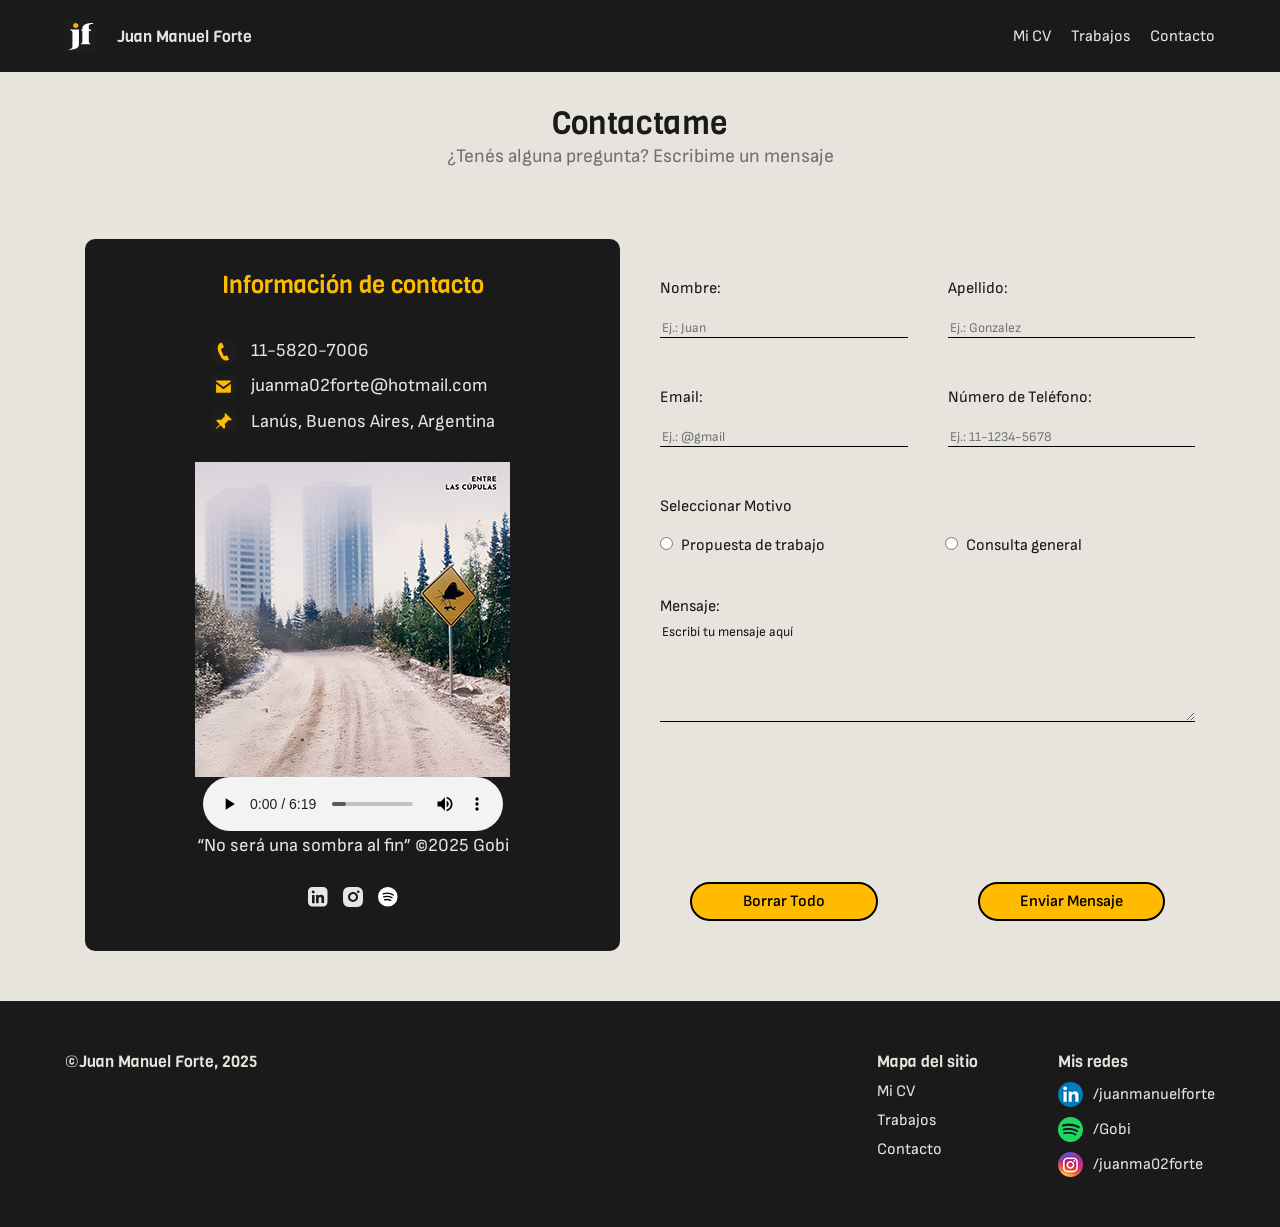
==== commit 1d7108f2: "formularioV3" ====
--- a/contacto.html
+++ b/contacto.html
@@ -23,14 +23,41 @@
                 <a href="trabajos.html">Trabajos</a>
                 <a href="contacto.html">Contacto</a>
             </nav>
-        </div>    
+        </div>
     </header>
     <main>
         <h1>Contactame</h1>
         <h3>¿Tenés alguna pregunta? Escribime un mensaje</h3>
-        <section  class="grilla3060">
+        <section class="grilla3060">
             <section class="contacto-izq">
                 <h2>Información de contacto</h2>
+                <ul class="info-contacto">
+                    <li><img src="img/telefono-ico.svg" width="25px" height="25px" alt="Icono de teléfono" />
+                        <h3>11-5820-7006</h3>
+                    </li>
+                    <li><img src="img/mail-ico.svg" width="25px" height="25px" alt="Icono de correo" />
+                        <h3>juanma02forte@hotmail.com</h3>
+                    </li>
+                    <li><img src="img/pin-ico.svg" width="25px" height="25px" alt="Icono de ubicación" />
+                        <h3>Lanús, Buenos Aires, Argentina</h3>
+                    </li>
+                </ul>
+                <div>
+                    <img class="gobi" src="img/gobi.jpg" width="315px" height="315px" alt="gobi" />
+                    <audio src="audio/gobi.mp3" controls width="315px" height="15px">
+                        <source src="audio/gobi.ogg" type="audio/ogg">
+                        <source src="audio/gobi.wav" type="audio/wav">
+                    </audio>
+                    <h3>“No será una sombra al fin” ©2025 Gobi</h3>
+                </div>
+                <ul class="redes-contacto">
+                    <li><img src="img/linkedin_blanco.svg" width="20px" height="20px" alt="Icono de linkedin" />
+                    </li>
+                    <li><img src="img/instagram-blanco.svg" width="20px" height="20px" alt="Icono de instagram" />
+                    </li>
+                    <li><img src="img/spotify-blanco.svg" width="20px" height="20px" alt="Icono de spotify" />
+                    </li>
+                </ul>
             </section>
             <section class="contacto-der">
                 <form method="post" action="mailto:juanma02forte@hotmail.com?subject=Email enviado desde el formulario"
@@ -62,8 +89,10 @@
                         <div class="campo">
                             <p>Seleccionar Motivo</p>
                             <div class="radiobutton">
-                                <label><input type="radio" name="motivo" value="trabajo" id="trabajo">Propuesta de trabajo</label>
-                                <label><input type="radio" name="motivo" value="consulta" id="consulta">Consulta general</label>
+                                <label><input type="radio" name="motivo" value="trabajo" id="trabajo">Propuesta de
+                                    trabajo</label>
+                                <label><input type="radio" name="motivo" value="consulta" id="consulta">Consulta
+                                    general</label>
                             </div>
                         </div>
                     </div>
--- a/styles.css
+++ b/styles.css
@@ -290,25 +290,25 @@
     margin: 0;
 }
 
-.trabajo img { 
+.trabajo img {
     padding-top: 20px;
 }
 
 .trabajo h4 {
-    color:#717171;
+    color: #717171;
     padding: 0;
     margin: 0;
     text-transform: uppercase;
     font-style: italic;
 }
 
-.trabajo div { 
+.trabajo div {
     width: 100%;
     display: flex;
     justify-content: flex-end;
 }
 
-.trabajo a { 
+.trabajo a {
     margin: 28px 0px;
 }
 
@@ -386,7 +386,7 @@
     line-height: 1.3rem;
 }
 
-.art-derecha h3{
+.art-derecha h3 {
     padding-top: 12px;
 }
 
@@ -560,7 +560,7 @@
 }
 
 .contenedor-texto h4 {
-    color:#717171;
+    color: #717171;
     padding: 0;
     margin: 0;
     text-transform: uppercase;
@@ -588,74 +588,89 @@
 
 /* animación splash */
 
-.jm-animacion{
+.jm-animacion {
     display: flex;
     flex-direction: column;
     align-items: center;
     justify-content: flex-start;
- }
-
-  .logo-animado {
-  animation-name: jmfadeInUp;
-  animation-duration: 3500ms;
-  animation-fill-mode: forwards;
-  position: absolute;
-  margin-top: 40px;
-  }
-
-  @keyframes jmfadeInUp {
-  0% {
-  opacity: 0;
-  transform: translate3d(0, 300%, 0);
-  }
-  25% {
-  opacity: 1;
-  transform: none;
-  }
-  75% {
-  opacity: 1;
-  transform: none;
-  }
-  100% {
-  opacity: 0;
-  transform: none;
-  }
-  } 
-
-.h1-animacion, .h2-animacion, .mifoto {
-  opacity: 0;
-  animation: fotofadein 4s forwards;
-  animation-delay: 3500ms; /* empiezan cuando la otra se oculta */
+}
+
+.logo-animado {
+    animation-name: jmfadeInUp;
+    animation-duration: 3500ms;
+    animation-fill-mode: forwards;
+    position: absolute;
+    margin-top: 40px;
+}
+
+@keyframes jmfadeInUp {
+    0% {
+        opacity: 0;
+        transform: translate3d(0, 300%, 0);
+    }
+
+    25% {
+        opacity: 1;
+        transform: none;
+    }
+
+    75% {
+        opacity: 1;
+        transform: none;
+    }
+
+    100% {
+        opacity: 0;
+        transform: none;
+    }
+}
+
+.h1-animacion,
+.h2-animacion,
+.mifoto {
+    opacity: 0;
+    animation: fotofadein 4s forwards;
+    animation-delay: 3500ms;
+    /* empiezan cuando la otra se oculta */
 }
 
 @keyframes fotofadein {
-  0%, 10% { opacity: 0; }
-  20%, 100% { opacity: 1; }
+
+    0%,
+    10% {
+        opacity: 0;
+    }
+
+    20%,
+    100% {
+        opacity: 1;
+    }
 }
 
 .h1-animacion {
-color: var(--amarillo1);
-text-align: center;
-font-family: Viga;
-font-size: 2.5rem;
-font-style: normal;
-font-weight: 400;
-line-height: 2.8rem;
-letter-spacing: 0.4px;
-padding: 0;
-margin: 0;
+    color: var(--amarillo1);
+    text-align: center;
+    font-family: Viga;
+    font-size: 2.5rem;
+    font-style: normal;
+    font-weight: 400;
+    line-height: 2.8rem;
+    letter-spacing: 0.4px;
+    padding: 0;
+    margin: 0;
 }
 
 .h2-animacion {
-color: var(--blanco1);
-text-align: center;
-font-family: Viga;
-font-size: 1.3rem;
-font-style: normal;
-font-weight: 400;
-line-height: 2,08rem; /* 159.091% */
-letter-spacing: 0.2px;
-max-width: 722px;
+    color: var(--blanco1);
+    text-align: center;
+    font-family: Viga;
+    font-size: 1.3rem;
+    font-style: normal;
+    font-weight: 400;
+    line-height: 2, 08rem;
+    /* 159.091% */
+    letter-spacing: 0.2px;
+    max-width: 722px;
 }
 
 .mifoto {
@@ -671,10 +686,52 @@
     flex: 1;
     background-color: var(--negro1);
     border-radius: 10px;
+    padding: 20px 0;
+    display: flex;
+    flex-direction: column;
+    align-items: center;
+    gap: 25px;
+}
+
+.info-contacto {
+    display:flex;
+    flex-direction: column;
+    gap:5px;
+}
+
+.info-contacto h3, .contacto-izq h3 {
+    color: var(--blanco1);
+    font-family: "Sofia Sans";
+    font-size: 1.15rem;
+    font-style: normal;
+    font-weight: 400;
+    line-height: 1.9rem;
+}
+
+.contacto-izq div {
+    display:flex;
+    flex-direction: column;
+    /* gap:5px; */
+    align-items: center;
+}
+
+.contacto-izq h4 {
+    color: #8d8d8d;
+    padding: 0;
+    margin: 0;
+    text-transform: uppercase;
+    font-style: italic;
+}
+
+.redes-contacto, .info-contacto li {
+    display:flex;
+    gap: 15px;
+    align-items: center;
 }
 
 .contacto-der {
     flex: 1;
+    padding-top: 40px;
     /* text-wrap: balance; */
 }
 
@@ -694,7 +751,8 @@
     width: 100%;
 }
 
-.campo p, label {
+.campo p,
+label {
     display: block;
     height: 25px;
 }
@@ -714,7 +772,7 @@
     flex: 1;
     flex-direction: column;
     margin-bottom: 50px;
-    gap:unset;
+    gap: unset;
 }
 
 .contacto-der textarea {
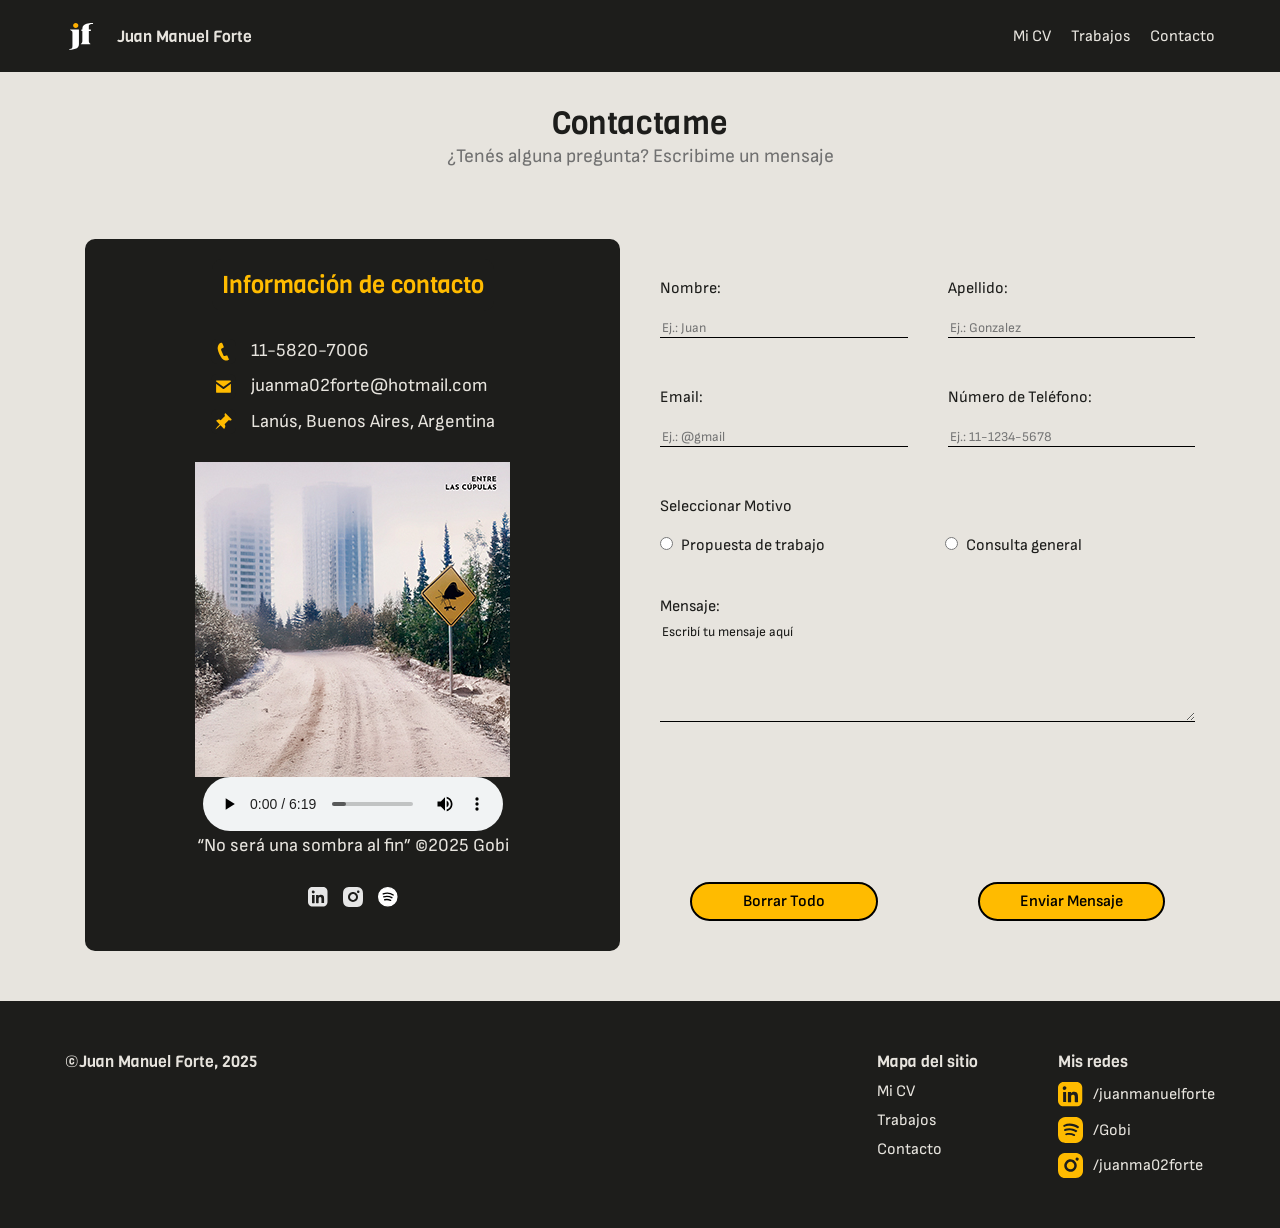
==== commit 8155463e: "home-responsive" ====
--- a/contacto.html
+++ b/contacto.html
@@ -3,7 +3,11 @@
 
 <head>
     <meta charset="UTF-8" />
-    <title>Contacto</title>
+    <meta name="viewport" content="width=device-width, initial-scale=1.0">
+    <meta name="Description" content="Portfolio de Juan Manuel Forte">
+    <meta name="author" content="Juan Manuel Forte">
+    <meta name="Keywords" content="Juan manuel forte, portfolio, porfolio">
+    <title>Portfolio Juan Forte</title>
     <link href="styles.css" rel="stylesheet" type="text/css">
     <link rel="icon" type="image/svg+xml" href="img/favicon.svg">
     <style>
@@ -15,7 +19,7 @@
     <header>
         <div class="contenedor-header">
             <a href="index.html" class="logo-y-nombre">
-                <img src="img/favicon.svg" width="32px" height="32px" alt="logo" />
+                <img src="img/favicon.svg" width="32" height="32" alt="logo" />
                 <h5>Juan Manuel Forte</h5>
             </a>
             <nav>
@@ -32,30 +36,30 @@
             <section class="contacto-izq">
                 <h2>Información de contacto</h2>
                 <ul class="info-contacto">
-                    <li><img src="img/telefono-ico.svg" width="25px" height="25px" alt="Icono de teléfono" />
+                    <li><img src="img/telefono-ico.svg" width="25" height="25" alt="Icono de teléfono" />
                         <h3>11-5820-7006</h3>
                     </li>
-                    <li><img src="img/mail-ico.svg" width="25px" height="25px" alt="Icono de correo" />
+                    <li><img src="img/mail-ico.svg" width="25" height="25" alt="Icono de correo" />
                         <h3>juanma02forte@hotmail.com</h3>
                     </li>
-                    <li><img src="img/pin-ico.svg" width="25px" height="25px" alt="Icono de ubicación" />
+                    <li><img src="img/pin-ico.svg" width="25" height="25" alt="Icono de ubicación" />
                         <h3>Lanús, Buenos Aires, Argentina</h3>
                     </li>
                 </ul>
                 <div>
-                    <img class="gobi" src="img/gobi.jpg" width="315px" height="315px" alt="gobi" />
-                    <audio src="audio/gobi.mp3" controls width="315px" height="15px">
+                    <img class="gobi" src="img/gobi.jpg" width="315" height="315" alt="gobi" />
+                    <audio src="audio/gobi.mp3" controls width="315" height="15">
                         <source src="audio/gobi.ogg" type="audio/ogg">
                         <source src="audio/gobi.wav" type="audio/wav">
                     </audio>
                     <h3>“No será una sombra al fin” ©2025 Gobi</h3>
                 </div>
                 <ul class="redes-contacto">
-                    <li><img src="img/linkedin_blanco.svg" width="20px" height="20px" alt="Icono de linkedin" />
+                    <li><img src="img/linkedin_blanco.svg" width="20" height="20" alt="Icono de linkedin" />
                     </li>
-                    <li><img src="img/instagram-blanco.svg" width="20px" height="20px" alt="Icono de instagram" />
+                    <li><img src="img/instagram-blanco.svg" width="20" height="20" alt="Icono de instagram" />
                     </li>
-                    <li><img src="img/spotify-blanco.svg" width="20px" height="20px" alt="Icono de spotify" />
+                    <li><img src="img/spotify-blanco.svg" width="20" height="20" alt="Icono de spotify" />
                     </li>
                 </ul>
             </section>
@@ -114,10 +118,8 @@
         <div class="contenedor-footer">
             <h5>©Juan Manuel Forte, 2025</h5>
             <div class="links-footer">
-                <ul>
-                    <li>
+                <ul class="footer-mapa">
                         <h5>Mapa del sitio</h5>
-                    </li>
                     <li>
                         <a href="mi-cv.html">Mi CV</a>
                     </li>
@@ -128,21 +130,19 @@
                         <a href="contacto.html">Contacto</a>
                     </li>
                 </ul>
-                <ul>
+                <ul class="footer-redes">
+                    <h5>Mis redes</h5>
                     <li>
-                        <h5>Mis redes</h5>
-                    </li>
-                    <li>
-                        <img src="img/linkedin_logo.png" width="25px" heigh="25px" alt="Logo linkedin" />
+                        <img src="img/linkedin_amarillo.svg" width="25" heigh="25" alt="Logo linkedin" />
                         <a href="https://www.linkedin.com/in/juanmanuelforte/">/juanmanuelforte</a>
                     </li>
                     <li>
-                        <img src="img/spotify_logo.png" width="25px" heigh="25px" alt="Logo Spotify" />
+                        <img src="img/spotify-amarillo.svg" width="25" heigh="25" alt="Logo Spotify" />
                         <a
                             href="https://open.spotify.com/intl-es/album/5ESB9k8uZIxvv5B5M7W0Kl?si=IFUT2nIWQieeMrjZMBl7iA">/Gobi</a>
                     </li>
                     <li>
-                        <img src="img/instagram_logo.png" width="25px" heigh="25px" alt="Logo Instagram" />
+                        <img src="img/instagram-amarillo.svg" width="25" heigh="25" alt="Logo Instagram" />
                         <a href="https://www.instagram.com/juanma02forte">/juanma02forte</a>
                     </li>
                 </ul>
--- a/styles.css
+++ b/styles.css
@@ -7,7 +7,7 @@
     --boton-borde: 2px;
     --boton-padding: 0.6rem 1.2rem;
     --boton-font: 16px/1 "Sofia Sans", Roboto, sans-serif;
-    --negro1: #1a1a1a;
+    --negro1: #1d1d1b;
     --amarillo1: #FFBB00;
     --blanco1: rgb(231, 228, 222);
 }
@@ -667,8 +667,7 @@
     font-size: 1.3rem;
     font-style: normal;
     font-weight: 400;
-    line-height: 2, 08rem;
-    /* 159.091% */
+    line-height: 1.8rem;
     letter-spacing: 0.2px;
     max-width: 722px;
 }
@@ -694,12 +693,13 @@
 }
 
 .info-contacto {
-    display:flex;
-    flex-direction: column;
-    gap:5px;
-}
-
-.info-contacto h3, .contacto-izq h3 {
+    display: flex;
+    flex-direction: column;
+    gap: 5px;
+}
+
+.info-contacto h3,
+.contacto-izq h3 {
     color: var(--blanco1);
     font-family: "Sofia Sans";
     font-size: 1.15rem;
@@ -709,7 +709,7 @@
 }
 
 .contacto-izq div {
-    display:flex;
+    display: flex;
     flex-direction: column;
     /* gap:5px; */
     align-items: center;
@@ -723,8 +723,9 @@
     font-style: italic;
 }
 
-.redes-contacto, .info-contacto li {
-    display:flex;
+.redes-contacto,
+.info-contacto li {
+    display: flex;
     gap: 15px;
     align-items: center;
 }
@@ -797,4 +798,113 @@
 input[type=radio] {
     width: auto;
     margin-right: 8px;
+}
+
+@media screen and (max-width: 600px) {
+
+    .contenedor-header {
+        display: flex;
+        width: 100%;
+        justify-content: space-evenly;
+        font-size: 1.7rem;
+    }
+
+    .contenedor-header img,.footer-redes img {
+        width: 50px;
+        height: 50px;
+    }
+
+    .contenedor-header nav {
+        display: flex;
+        width: 100%;
+        justify-content: space-around;
+    }
+
+    .contenedor-header h5 {
+        display: none;
+    }
+
+    .h1-animacion {
+        font-size: 3rem;
+        line-height: 3.4rem;
+    }
+
+    .h2-animacion {
+        font-size: 1.6rem;
+        line-height: 2.2rem;
+        font-weight: 350;
+
+    }
+
+    .hero {
+        display: flex;
+        align-items: center;
+        margin-bottom: 80px;
+        margin-top: 40px;
+    }
+
+    .tarjetas {
+        display: flex;
+        align-items: stretch;
+        width: 100%;
+        gap: 10px;
+        padding: 2%;
+        flex-direction: column;
+    }
+
+    .tarjeta {
+        display: flex;
+        height: 100%;
+        align-items: center;
+    }
+
+    .h2-home {
+        font-size: 2.2rem;
+    }
+
+    p {
+        text-align: center;
+        font-size: 1.5rem;
+
+    }
+
+    .boton {
+        font-size: 1.8rem;
+    }
+
+    .contenedor-footer {
+        display: flex;
+        align-items: center;
+        width: 100%;
+        gap: 10px;
+        padding: 2%;
+        flex-direction: column;
+    }
+
+    .contenedor-footer h5 {
+        font-size: 1.5rem;
+
+    }
+
+    .footer-mapa {
+        display: none;
+    }
+
+    .links-footer a,
+    .links-footer h5 {
+        display: none;
+    }
+
+    .links-footer ul {
+        display: flex;
+        flex-direction: row;
+        justify-content: space-evenly;
+    }
+
+    .links-footer {
+        display: flex;
+        flex-direction: column;
+        width: 100%;
+        gap:20px;
+    }
 }
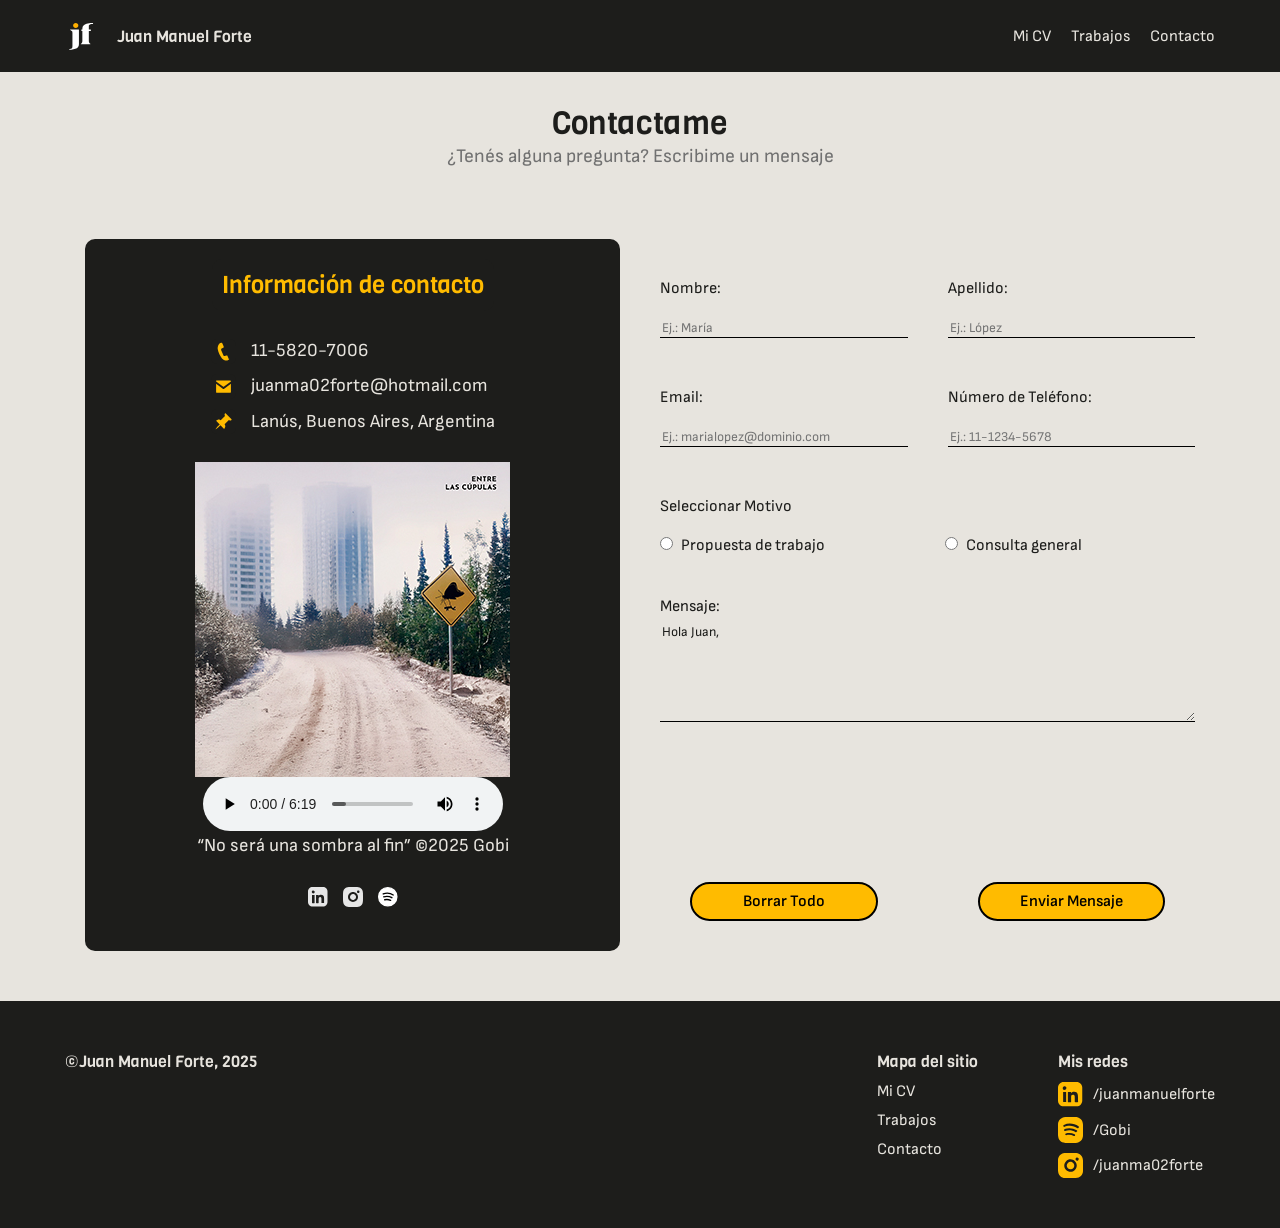
==== commit 5e2b04e5: "pruebaContacto" ====
--- a/contacto.html
+++ b/contacto.html
@@ -55,11 +55,18 @@
                     <h3>“No será una sombra al fin” ©2025 Gobi</h3>
                 </div>
                 <ul class="redes-contacto">
-                    <li><img src="img/linkedin_blanco.svg" width="20" height="20" alt="Icono de linkedin" />
+                    <li>
+                        <a href="https://www.linkedin.com/in/juanmanuelforte/">
+                            <img src="img/linkedin_blanco.svg" width="20" height="20" alt="Icono de linkedin" />
+                        </a>
                     </li>
-                    <li><img src="img/instagram-blanco.svg" width="20" height="20" alt="Icono de instagram" />
+                    <li><a href="https://www.instagram.com/juanma02forte"><img src="img/instagram-blanco.svg" width="20"
+                                height="20" alt="Icono de instagram" /></a>
                     </li>
-                    <li><img src="img/spotify-blanco.svg" width="20" height="20" alt="Icono de spotify" />
+                    <li><a
+                            href="https://open.spotify.com/intl-es/album/5ESB9k8uZIxvv5B5M7W0Kl?si=IFUT2nIWQieeMrjZMBl7iA">
+                            <img src="img/spotify-blanco.svg" width="20" height="20" alt="Icono de spotify" />
+                        </a>
                     </li>
                 </ul>
             </section>
@@ -69,18 +76,18 @@
                     <div>
                         <div class="campo">
                             <label for="Nombre">Nombre: </label>
-                            <input type="text" name="Nombre" id="Nombre" maxlength="30" placeholder="Ej.: Juan"
+                            <input type="text" name="Nombre" id="Nombre" maxlength="30" placeholder="Ej.: María"
                                 required>
                         </div>
                         <div class="campo">
                             <label for="Apellido">Apellido: </label>
-                            <input type="text" name="Apellido" id="Apellido" maxlength="30" placeholder="Ej.: Gonzalez">
+                            <input type="text" name="Apellido" id="Apellido" maxlength="30" placeholder="Ej.: López">
                         </div>
                     </div>
                     <div>
                         <div class="campo">
                             <label for="Email">Email: </label>
-                            <input type="email" name="Email" id="Email" maxlength="40" placeholder="Ej.: @gmail"
+                            <input type="email" name="Email" id="Email" maxlength="50" placeholder="Ej.: marialopez@dominio.com"
                                 required>
                         </div>
                         <div class="campo">
@@ -103,7 +110,7 @@
                     <div>
                         <div class="campo">
                             <label for="mensaje">Mensaje: </label>
-                            <textarea name="mensaje" id="mensaje">Escribí tu mensaje aquí</textarea>
+                            <textarea name="mensaje" id="mensaje">Hola Juan, </textarea>
                         </div>
                     </div>
                     <div>
@@ -119,7 +126,7 @@
             <h5>©Juan Manuel Forte, 2025</h5>
             <div class="links-footer">
                 <ul class="footer-mapa">
-                        <h5>Mapa del sitio</h5>
+                    <h5>Mapa del sitio</h5>
                     <li>
                         <a href="mi-cv.html">Mi CV</a>
                     </li>
--- a/styles.css
+++ b/styles.css
@@ -21,6 +21,10 @@
     margin: 0;
 }
 
+#body-negro {
+    background-color: var(--negro1);
+}
+
 body {
     background-color: var(--blanco1);
     color: var(--negro1);
@@ -30,6 +34,8 @@
     align-items: center;
 }
 
+/* header */
+
 header {
     background-color: var(--negro1);
     font-family: "Viga", sans-serif;
@@ -39,6 +45,41 @@
     display: flex;
     justify-content: center;
 }
+
+.contenedor-header {
+    display: flex;
+    max-width: 1150px;
+    width: 100%;
+    flex-direction: row;
+    align-items: center;
+    justify-content: space-between;
+}
+
+.logo-y-nombre {
+    display: flex;
+    flex-direction: row;
+    justify-content: center;
+    align-content: space-around;
+    align-items: center;
+    gap: 20px;
+    margin-bottom: 20px;
+    margin-top: 20px;
+    white-space: nowrap;
+}
+
+header a {
+    color: var(--blanco1);
+    text-decoration: none;
+}
+
+nav {
+    display: flex;
+    justify-content: space-around;
+    gap: 20px;
+    max-width: 500px;
+}
+
+/* footer */
 
 footer {
     display: flex;
@@ -53,15 +94,6 @@
     background-color: var(--negro1);
 }
 
-.contenedor-header {
-    display: flex;
-    max-width: 1150px;
-    width: 100%;
-    flex-direction: row;
-    align-items: center;
-    justify-content: space-between;
-}
-
 .contenedor-footer {
     display: flex;
     max-width: 1150px;
@@ -97,61 +129,16 @@
     text-decoration: none;
 }
 
-.logo-y-nombre {
-    display: flex;
-    flex-direction: row;
+/* todos los main */
+
+main {
+    display: flex;
+    padding-bottom: 30px;
     justify-content: center;
-    align-content: space-around;
-    align-items: center;
-    gap: 20px;
-    margin-bottom: 20px;
-    margin-top: 20px;
-    white-space: nowrap;
-}
-
-.encabezado {
-    display: flex;
-    flex-direction: row-reverse;
-    justify-content: center;
-    align-content: space-around;
-    align-items: center;
-    gap: 20px;
-    margin-bottom: 20px;
-    margin-top: 20px;
-}
-
-.contenedorNombre {
-    display: flex;
-    justify-content: flex-end;
-    flex-direction: column;
-    align-content: space-between;
-    align-items: flex-end;
-}
-
-.bajada {
-    display: flex;
-    flex-direction: row;
-    gap: 20px;
-    height: 17px;
-}
-
-.licentral {
-    border-left: 2px solid var(--blanco1);
-    border-right: 2px solid var(--blanco1);
-    padding-left: 20px;
-    padding-right: 20px;
-}
-
-nav {
-    display: flex;
-    justify-content: space-around;
-    gap: 20px;
-    max-width: 500px;
-}
-
-header a {
-    color: var(--blanco1);
-    text-decoration: none;
+    flex-direction: column;
+    width: 100%;
+    align-items: center;
+    max-width: 1150px;
 }
 
 .h1-home {
@@ -168,6 +155,19 @@
     line-height: normal;
     letter-spacing: 0.4px;
     padding-top: 30px;
+}
+
+.h2-home {
+    font-family: "Viga", sans-serif;
+    color: var(--negro1);
+    background-color: initial;
+    font-size: 1.5rem;
+    font-weight: 400;
+    font-style: normal;
+    display: flex;
+    padding: 5px;
+    margin-top: 25px;
+    justify-content: center;
 }
 
 h2 {
@@ -183,19 +183,6 @@
     border-radius: 10px;
 }
 
-.h2-home {
-    font-family: "Viga", sans-serif;
-    color: var(--negro1);
-    background-color: initial;
-    font-size: 1.5rem;
-    font-weight: 400;
-    font-style: normal;
-    display: flex;
-    padding: 5px;
-    margin-top: 25px;
-    justify-content: center;
-}
-
 h3 {
     font-family: "Sofia Sans", sans-serif;
     color: #717171;
@@ -217,21 +204,6 @@
     font-style: normal;
     font-size: 1rem;
     color: var(--blanco1);
-}
-
-main {
-    display: flex;
-    padding-bottom: 30px;
-    justify-content: center;
-    flex-direction: column;
-    width: 100%;
-    align-items: center;
-    max-width: 1150px;
-    /* background-color: var(--blanco1); */
-}
-
-#body-negro {
-    background-color: var(--negro1);
 }
 
 .hero {
@@ -311,6 +283,555 @@
 .trabajo a {
     margin: 28px 0px;
 }
+
+.fechas {
+    font-style: italic;
+    font-size: 0.9rem;
+}
+
+ul {
+    list-style-type: none;
+    padding-left: 0;
+}
+
+.grilla3060 {
+    display: flex;
+    justify-content: center;
+    width: 100%;
+    gap: 40px;
+    padding: 20px;
+    background-color: var(--blanco1);
+    margin-top: 50px;
+}
+
+.grilla3060 article {
+    margin-bottom: 30px;
+}
+
+.izquierda {
+    flex: 1;
+    min-width: 320px;
+    max-width: 385px;
+
+    text-wrap: balance;
+}
+
+.derecha {
+    flex: 2;
+    min-width: 600px;
+    max-width: 775px;
+
+    text-wrap: balance;
+}
+
+.art-derecha {
+    display: flex;
+    flex-direction: column;
+    max-width: 800px;
+    padding-left: 30px;
+    line-height: 1.3rem;
+}
+
+.art-derecha h3 {
+    padding-top: 12px;
+}
+
+.art-derecha h4 {
+    font-weight: 700;
+}
+
+.trabajos-detalle-der {
+    display: flex;
+    width: 100%;
+    gap: 40px;
+    padding: 20px;
+    background-color: var(--negro1);
+    border-radius: 10px;
+}
+
+.ul-interes {
+    display: flex;
+    width: 240px;
+    padding-top: 12px;
+    flex-direction: column;
+}
+
+.art-datos {
+    display: flex;
+    justify-content: center;
+}
+
+.art-interes {
+    display: flex;
+    justify-content: center;
+}
+
+.ul-datos {
+    display: flex;
+    padding-top: 12px;
+    padding-bottom: 3px;
+    flex-direction: column;
+    justify-content: center;
+}
+
+.li-datos {
+    display: flex;
+    margin-left: 20px;
+    padding-top: 3px;
+    padding-bottom: 3px;
+    align-items: center;
+    gap: 5px;
+}
+
+.li-interes {
+
+    list-style-type: square;
+    margin-left: 20px;
+    padding-top: 3px;
+    padding-bottom: 3px;
+    gap: 15px;
+}
+
+.gobilink {
+    color: var(--negro1);
+    font-weight: 400;
+    font-style: italic;
+    text-decoration: none;
+}
+
+.h1-trabajo {
+    padding: 30px;
+}
+
+.contenedor-galeria {
+    flex: 1;
+    top: 0;
+    left: 0;
+    width: 100%;
+    height: 100%;
+    margin: 0;
+    padding: 0;
+    font-size: 1vmin;
+}
+
+.contenedor-texto {
+    flex: 1;
+    width: 100%;
+    height: 100%;
+    margin: 0;
+    padding: 0;
+    display: flex;
+    flex-direction: column;
+    align-content: flex-start;
+    flex-wrap: wrap;
+    align-items: flex-start;
+}
+
+.contenedor-texto h2 {
+    padding: 0;
+    margin: 0;
+}
+
+.contenedor-texto h4 {
+    color: #717171;
+    padding: 0;
+    margin: 0;
+    text-transform: uppercase;
+    font-style: italic;
+}
+
+.contenedor-texto p {
+    color: var(--blanco1);
+    padding: 0;
+    font-family: "Sofia Sans";
+    font-size: 1rem;
+    font-style: normal;
+    font-weight: 350;
+    padding-top: 15px;
+}
+
+.contenedor-galeria label {
+    position: absolute;
+    box-sizing: border-box;
+    margin: 0;
+    padding: 0;
+    overflow: hidden;
+}
+
+.contacto-izq {
+    flex: 1;
+    background-color: var(--negro1);
+    border-radius: 10px;
+    padding: 20px 0;
+    display: flex;
+    flex-direction: column;
+    align-items: center;
+    gap: 25px;
+}
+
+.info-contacto {
+    display: flex;
+    flex-direction: column;
+    gap: 5px;
+}
+
+.info-contacto h3,
+.contacto-izq h3 {
+    color: var(--blanco1);
+    font-family: "Sofia Sans";
+    font-size: 1.15rem;
+    font-style: normal;
+    font-weight: 400;
+    line-height: 1.9rem;
+}
+
+.contacto-izq div {
+    display: flex;
+    flex-direction: column;
+    align-items: center;
+}
+
+.contacto-izq h4 {
+    color: #8d8d8d;
+    padding: 0;
+    margin: 0;
+    text-transform: uppercase;
+    font-style: italic;
+}
+
+.redes-contacto,
+.info-contacto li {
+    display: flex;
+    gap: 15px;
+    align-items: center;
+}
+
+.contacto-der {
+    flex: 1;
+    padding-top: 40px;
+}
+
+
+/* css del formulario */
+
+form {
+    width: 100%;
+    height: auto;
+    display: flex;
+    flex-direction: column;
+}
+
+form div {
+    display: flex;
+    gap: 40px;
+    width: 100%;
+}
+
+.campo p,
+label {
+    display: block;
+    height: 25px;
+}
+
+input {
+    background-color: var(--blanco1);
+    width: 100%;
+    margin-top: 15px;
+    border-bottom: 1px solid #000;
+    border-top: 0px;
+    border-left: 0px;
+    border-right: 0px;
+}
+
+.campo {
+    display: flex;
+    flex: 1;
+    flex-direction: column;
+    margin-bottom: 50px;
+    gap: unset;
+}
+
+.contacto-der textarea {
+    background-color: var(--blanco1);
+    width: 100%;
+    margin-bottom: 15%;
+    border-bottom: 1px solid #000;
+    border-top: 0px;
+    border-left: 0px;
+    border-right: 0px;
+    min-height: 100px;
+    resize: vertical;
+}
+
+.radiobutton {
+    display: flex;
+    width: 100%;
+    justify-content: flex-start;
+    gap: 120px;
+}
+
+input[type=radio] {
+    width: auto;
+    margin-right: 8px;
+}
+
+/* responsive mobile */
+
+@media screen and (max-width: 750px) {
+
+    .contenedor-header {
+        display: flex;
+        width: 100%;
+        justify-content: space-evenly;
+        font-size: 1.6rem;
+        padding-left: 2%;
+        padding-right: 2%;
+    }
+
+    .contenedor-header img,.footer-redes img {
+        width: 50px;
+        height: 50px;
+    }
+
+    .contenedor-header nav {
+        display: flex;
+        width: 100%;
+        justify-content: space-evenly;
+    }
+
+    .contenedor-header h5 {
+        display: none;
+    }
+
+    .h1-animacion {
+        font-size: 2.5rem;
+        line-height: 3rem;
+    }
+
+    .h2-animacion {
+        font-size: 1.37rem;
+        line-height: 1.8rem;
+        font-weight: 350;
+
+    }
+
+    .hero {
+        display: flex;
+        align-items: center;
+        margin-bottom: 80px;
+        margin-top: 40px;
+    }
+
+    .tarjetas {
+        display: flex;
+        align-items: stretch;
+        width: 100%;
+        gap: 10px;
+        padding: 2%;
+        flex-direction: column;
+    }
+
+    .tarjeta {
+        display: flex;
+        height: 100%;
+        align-items: center;
+    }
+
+    .h2-home {
+        font-size: 2.2rem;
+    }
+
+    p {
+        text-align: center;
+        font-size: 1.5rem;
+
+    }
+
+    .boton {
+        font-size: 1.8rem;
+    }
+
+    .contenedor-footer {
+        display: flex;
+        align-items: center;
+        width: 100%;
+        gap: 10px;
+        padding: 2%;
+        flex-direction: column;
+    }
+
+    .contenedor-footer h5 {
+        font-size: 1.5rem;
+
+    }
+
+    .footer-mapa {
+        display: none;
+    }
+
+    .links-footer a,
+    .links-footer h5 {
+        display: none;
+    }
+
+    .links-footer ul {
+        display: flex;
+        flex-direction: row;
+        justify-content: space-evenly;
+    }
+
+    .links-footer {
+        display: flex;
+        flex-direction: column;
+        width: 100%;
+        gap:20px;
+    }
+}
+
+/* responsive tablet */
+
+@media screen and (min-width: 751px) and (max-width: 1150px) {
+
+    .contenedor-header {
+        padding-left: 2%;
+        padding-right: 2%;
+        font-size: 1.2rem;
+    }
+
+    .tarjetas {
+        padding: 2%;
+        gap: 2%;
+    }
+
+    .tarjeta {
+        display: flex;
+        height: 100%;
+        align-items: center;
+        height: 215px;
+        padding-left: 5px;
+        padding-right: 5px;
+        justify-content: space-between;
+    }
+
+    .contenedor-footer {
+        padding: 2%;
+    }
+
+    .contenedor-footer h5 {
+        font-size: 1.3rem;
+    }
+
+    .h2-home {
+        font-size: 1.6rem;
+    }
+
+    p {
+        text-align: center;
+        font-size: 1.1rem;
+
+    }
+
+    .boton {
+        font-size: 1.2rem;
+    }
+}
+
+/* animación splash */
+
+.jm-animacion {
+    display: flex;
+    flex-direction: column;
+    align-items: center;
+    justify-content: flex-start;
+}
+
+.logo-animado {
+    animation-name: jmfadeInUp;
+    animation-duration: 3500ms;
+    animation-fill-mode: forwards;
+    position: absolute;
+    margin-top: 40px;
+}
+
+@keyframes jmfadeInUp {
+    0% {
+        opacity: 0;
+        transform: translate3d(0, 300%, 0);
+    }
+
+    25% {
+        opacity: 1;
+        transform: none;
+    }
+
+    75% {
+        opacity: 1;
+        transform: none;
+    }
+
+    100% {
+        opacity: 0;
+        transform: none;
+    }
+}
+
+.h1-animacion,
+.h2-animacion,
+.mifoto {
+    opacity: 0;
+    animation: fotofadein 4s forwards;
+    animation-delay: 3500ms;
+    /* empiezan cuando la otra se oculta */
+}
+
+@keyframes fotofadein {
+
+    0%,
+    10% {
+        opacity: 0;
+    }
+
+    20%,
+    100% {
+        opacity: 1;
+    }
+}
+
+.h1-animacion {
+    color: var(--amarillo1);
+    text-align: center;
+    font-family: Viga;
+    font-size: 2.5rem;
+    font-style: normal;
+    font-weight: 400;
+    line-height: 2.8rem;
+    letter-spacing: 0.4px;
+    padding: 0;
+    margin: 0;
+}
+
+.h2-animacion {
+    color: var(--blanco1);
+    text-align: center;
+    font-family: Viga;
+    font-size: 1.3rem;
+    font-style: normal;
+    font-weight: 400;
+    line-height: 1.8rem;
+    letter-spacing: 0.2px;
+    max-width: 722px;
+}
+
+.mifoto {
+    width: 200px;
+    height: 200px;
+    border-radius: 50%;
+    border: 5px solid var(--amarillo1);
+    object-fit: cover;
+    margin-bottom: 30px;
+}
+
+/* botones */
 
 .boton {
     display: inline-block;
@@ -338,116 +859,7 @@
     box-shadow: 0 3px 8px var(--negro1);
 }
 
-.fechas {
-    font-style: italic;
-    font-size: 0.9rem;
-}
-
-ul {
-    list-style-type: none;
-    padding-left: 0;
-}
-
-.grilla3060 {
-    display: flex;
-    justify-content: center;
-    width: 100%;
-    gap: 40px;
-    padding: 20px;
-    background-color: var(--blanco1);
-    margin-top: 50px;
-}
-
-.grilla3060 article {
-    margin-bottom: 30px;
-}
-
-.izquierda {
-    flex: 1;
-    min-width: 320px;
-    max-width: 385px;
-
-    text-wrap: balance;
-}
-
-.derecha {
-    flex: 2;
-    min-width: 600px;
-    max-width: 775px;
-
-    text-wrap: balance;
-}
-
-.art-derecha {
-    display: flex;
-    flex-direction: column;
-    max-width: 800px;
-    padding-left: 30px;
-    line-height: 1.3rem;
-}
-
-.art-derecha h3 {
-    padding-top: 12px;
-}
-
-.trabajos-detalle-der {
-    display: flex;
-    width: 100%;
-    gap: 40px;
-    padding: 20px;
-    background-color: var(--negro1);
-    border-radius: 10px;
-}
-
-.ul-interes {
-    display: flex;
-    width: 240px;
-    padding-top: 12px;
-    flex-direction: column;
-}
-
-.art-datos {
-    display: flex;
-    justify-content: center;
-}
-
-.art-interes {
-    display: flex;
-    justify-content: center;
-}
-
-.ul-datos {
-    display: flex;
-    padding-top: 12px;
-    padding-bottom: 3px;
-    flex-direction: column;
-    justify-content: center;
-}
-
-.li-datos {
-    display: flex;
-    margin-left: 20px;
-    padding-top: 3px;
-    padding-bottom: 3px;
-    align-items: center;
-    gap: 5px;
-}
-
-.li-interes {
-
-    list-style-type: square;
-    margin-left: 20px;
-    padding-top: 3px;
-    padding-bottom: 3px;
-    gap: 15px;
-}
-
-.gobilink {
-    color: var(--negro1);
-    font-weight: 400;
-    font-style: italic;
-    text-decoration: none;
-}
+/* galería 3x3 y 2x2 */
 
 .container {
     width: 100%;
@@ -526,385 +938,54 @@
     z-index: 2;
 }
 
-.h1-trabajo {
-    padding: 30px;
-}
-
-.contenedor-galeria {
-    flex: 1;
+.container4x4 {
+    width: 100%;
+    aspect-ratio: 1 / 1;
+    position: relative;
+}
+
+.container4x4 [class*=item] {
+    width: 50%;
+    height: 50%;
+    border: 1px solid transparent;
+    background: url() center center/cover no-repeat;
+    transition: all 0.5s ease-in-out;
+    z-index: 0;
+}
+
+.container4x4 [class*=item]:hover {
+    border: 1px solid white;
+    z-index: 1;
+}
+
+.container4x4 [class*=item]:nth-of-type(1) {
     top: 0;
     left: 0;
+}
+
+.container4x4 [class*=item]:nth-of-type(2) {
+    top: 0;
+    left: 50%;
+}
+
+.container4x4 [class*=item]:nth-of-type(3) {
+    top: 50%;
+    left: 0%;
+}
+
+.container4x4 [class*=item]:nth-of-type(4) {
+    top: 50%;
+    left: 50%;
+}
+
+.container4x4 input {
+    display: none;
+}
+
+.container4x4 input:checked+[class*=item] {
+    top: 0;
+    left: 0;
     width: 100%;
     height: 100%;
-    margin: 0;
-    padding: 0;
-    font-size: 1vmin;
-}
-
-.contenedor-texto {
-    flex: 1;
-    width: 100%;
-    height: 100%;
-    margin: 0;
-    padding: 0;
-    display: flex;
-    flex-direction: column;
-    align-content: flex-start;
-    flex-wrap: wrap;
-    align-items: flex-start;
-}
-
-.contenedor-texto h2 {
-    padding: 0;
-    margin: 0;
-}
-
-.contenedor-texto h4 {
-    color: #717171;
-    padding: 0;
-    margin: 0;
-    text-transform: uppercase;
-    font-style: italic;
-}
-
-.contenedor-texto p {
-    color: var(--blanco1);
-    padding: 0;
-    font-family: "Sofia Sans";
-    font-size: 1rem;
-    font-style: normal;
-    font-weight: 350;
-    padding-top: 15px;
-}
-
-.contenedor-galeria label {
-    position: absolute;
-    box-sizing: border-box;
-    margin: 0;
-    padding: 0;
-    overflow: hidden;
-}
-
-
-/* animación splash */
-
-.jm-animacion {
-    display: flex;
-    flex-direction: column;
-    align-items: center;
-    justify-content: flex-start;
-}
-
-.logo-animado {
-    animation-name: jmfadeInUp;
-    animation-duration: 3500ms;
-    animation-fill-mode: forwards;
-    position: absolute;
-    margin-top: 40px;
-}
-
-@keyframes jmfadeInUp {
-    0% {
-        opacity: 0;
-        transform: translate3d(0, 300%, 0);
-    }
-
-    25% {
-        opacity: 1;
-        transform: none;
-    }
-
-    75% {
-        opacity: 1;
-        transform: none;
-    }
-
-    100% {
-        opacity: 0;
-        transform: none;
-    }
-}
-
-.h1-animacion,
-.h2-animacion,
-.mifoto {
-    opacity: 0;
-    animation: fotofadein 4s forwards;
-    animation-delay: 3500ms;
-    /* empiezan cuando la otra se oculta */
-}
-
-@keyframes fotofadein {
-
-    0%,
-    10% {
-        opacity: 0;
-    }
-
-    20%,
-    100% {
-        opacity: 1;
-    }
-}
-
-.h1-animacion {
-    color: var(--amarillo1);
-    text-align: center;
-    font-family: Viga;
-    font-size: 2.5rem;
-    font-style: normal;
-    font-weight: 400;
-    line-height: 2.8rem;
-    letter-spacing: 0.4px;
-    padding: 0;
-    margin: 0;
-}
-
-.h2-animacion {
-    color: var(--blanco1);
-    text-align: center;
-    font-family: Viga;
-    font-size: 1.3rem;
-    font-style: normal;
-    font-weight: 400;
-    line-height: 1.8rem;
-    letter-spacing: 0.2px;
-    max-width: 722px;
-}
-
-.mifoto {
-    width: 200px;
-    height: 200px;
-    border-radius: 50%;
-    border: 5px solid var(--amarillo1);
-    object-fit: cover;
-    margin-bottom: 30px;
-}
-
-.contacto-izq {
-    flex: 1;
-    background-color: var(--negro1);
-    border-radius: 10px;
-    padding: 20px 0;
-    display: flex;
-    flex-direction: column;
-    align-items: center;
-    gap: 25px;
-}
-
-.info-contacto {
-    display: flex;
-    flex-direction: column;
-    gap: 5px;
-}
-
-.info-contacto h3,
-.contacto-izq h3 {
-    color: var(--blanco1);
-    font-family: "Sofia Sans";
-    font-size: 1.15rem;
-    font-style: normal;
-    font-weight: 400;
-    line-height: 1.9rem;
-}
-
-.contacto-izq div {
-    display: flex;
-    flex-direction: column;
-    /* gap:5px; */
-    align-items: center;
-}
-
-.contacto-izq h4 {
-    color: #8d8d8d;
-    padding: 0;
-    margin: 0;
-    text-transform: uppercase;
-    font-style: italic;
-}
-
-.redes-contacto,
-.info-contacto li {
-    display: flex;
-    gap: 15px;
-    align-items: center;
-}
-
-.contacto-der {
-    flex: 1;
-    padding-top: 40px;
-    /* text-wrap: balance; */
-}
-
-
-/* css del formulario */
-
-form {
-    width: 100%;
-    height: auto;
-    display: flex;
-    flex-direction: column;
-}
-
-form div {
-    display: flex;
-    gap: 40px;
-    width: 100%;
-}
-
-.campo p,
-label {
-    display: block;
-    height: 25px;
-}
-
-input {
-    background-color: var(--blanco1);
-    width: 100%;
-    margin-top: 15px;
-    border-bottom: 1px solid #000;
-    border-top: 0px;
-    border-left: 0px;
-    border-right: 0px;
-}
-
-.campo {
-    display: flex;
-    flex: 1;
-    flex-direction: column;
-    margin-bottom: 50px;
-    gap: unset;
-}
-
-.contacto-der textarea {
-    background-color: var(--blanco1);
-    width: 100%;
-    margin-bottom: 15%;
-    border-bottom: 1px solid #000;
-    border-top: 0px;
-    border-left: 0px;
-    border-right: 0px;
-    min-height: 100px;
-    resize: vertical;
-}
-
-.radiobutton {
-    display: flex;
-    width: 100%;
-    justify-content: flex-start;
-    gap: 120px;
-}
-
-input[type=radio] {
-    width: auto;
-    margin-right: 8px;
-}
-
-@media screen and (max-width: 600px) {
-
-    .contenedor-header {
-        display: flex;
-        width: 100%;
-        justify-content: space-evenly;
-        font-size: 1.7rem;
-    }
-
-    .contenedor-header img,.footer-redes img {
-        width: 50px;
-        height: 50px;
-    }
-
-    .contenedor-header nav {
-        display: flex;
-        width: 100%;
-        justify-content: space-around;
-    }
-
-    .contenedor-header h5 {
-        display: none;
-    }
-
-    .h1-animacion {
-        font-size: 3rem;
-        line-height: 3.4rem;
-    }
-
-    .h2-animacion {
-        font-size: 1.6rem;
-        line-height: 2.2rem;
-        font-weight: 350;
-
-    }
-
-    .hero {
-        display: flex;
-        align-items: center;
-        margin-bottom: 80px;
-        margin-top: 40px;
-    }
-
-    .tarjetas {
-        display: flex;
-        align-items: stretch;
-        width: 100%;
-        gap: 10px;
-        padding: 2%;
-        flex-direction: column;
-    }
-
-    .tarjeta {
-        display: flex;
-        height: 100%;
-        align-items: center;
-    }
-
-    .h2-home {
-        font-size: 2.2rem;
-    }
-
-    p {
-        text-align: center;
-        font-size: 1.5rem;
-
-    }
-
-    .boton {
-        font-size: 1.8rem;
-    }
-
-    .contenedor-footer {
-        display: flex;
-        align-items: center;
-        width: 100%;
-        gap: 10px;
-        padding: 2%;
-        flex-direction: column;
-    }
-
-    .contenedor-footer h5 {
-        font-size: 1.5rem;
-
-    }
-
-    .footer-mapa {
-        display: none;
-    }
-
-    .links-footer a,
-    .links-footer h5 {
-        display: none;
-    }
-
-    .links-footer ul {
-        display: flex;
-        flex-direction: row;
-        justify-content: space-evenly;
-    }
-
-    .links-footer {
-        display: flex;
-        flex-direction: column;
-        width: 100%;
-        gap:20px;
-    }
+    z-index: 2;
 }
